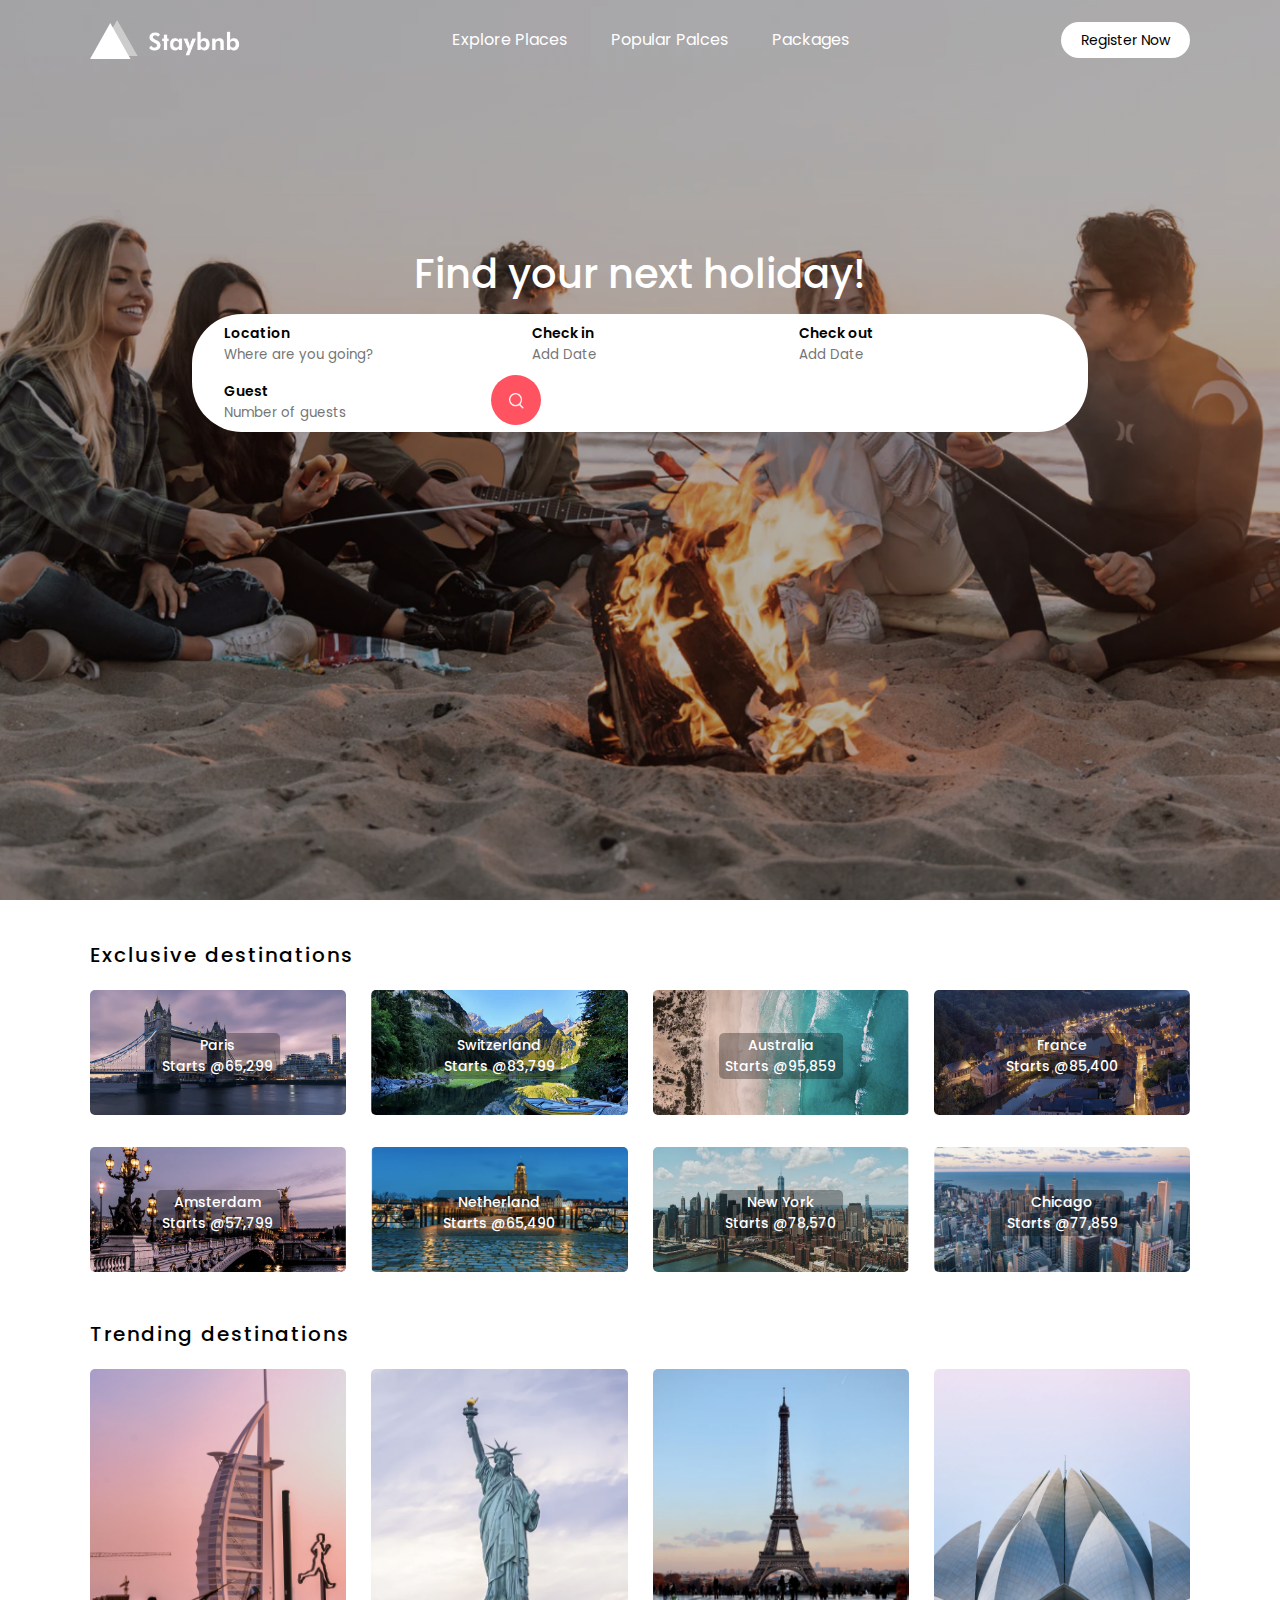
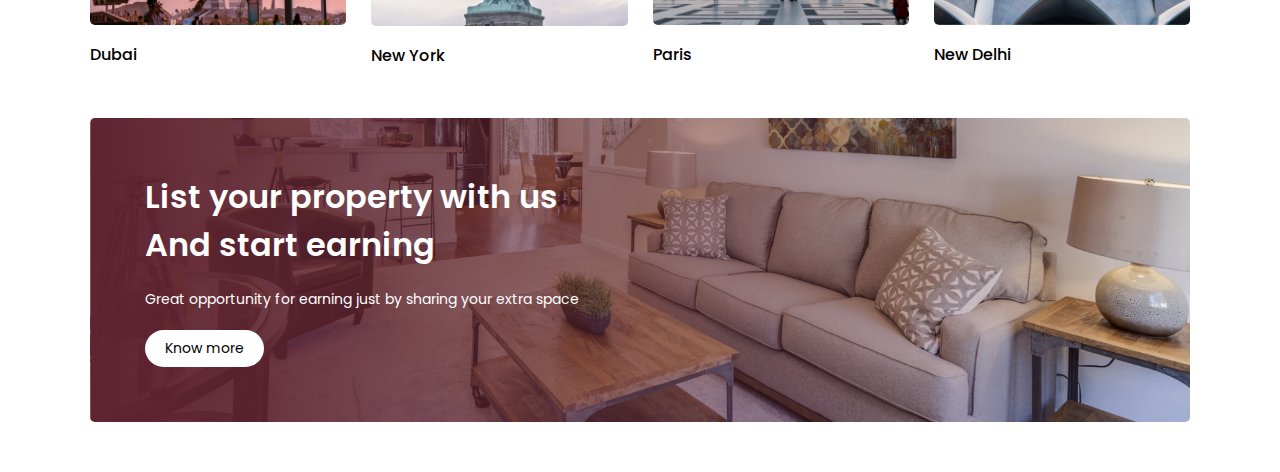
==== index.html @ 8f48442f "first commit" ====
<!DOCTYPE html>
<html lang="en">

<head>
    <meta charset="UTF-8">
    <meta name="viewport" content="width=device-width, initial-scale=1.0">
    <title>Staybnb - Holidays</title>
    <link rel="preconnect" href="https://fonts.googleapis.com">
    <link rel="preconnect" href="https://fonts.gstatic.com" crossorigin>
    <link
        href="https://fonts.googleapis.com/css2?family=Poppins:ital,wght@0,100;0,200;0,300;0,400;0,500;0,600;0,700;0,800;0,900;1,100;1,200;1,300;1,400;1,500;1,600;1,700;1,800;1,900&display=swap"
        rel="stylesheet">
    <link rel="stylesheet" href="style.css">
</head>

<body>
    <!---------------------- Header part ---------------------->
    <div class="header">
        <nav class="nav_links">
            <img src="./images/logo.png" alt="logo" class="logo">
            <ul>
                <li><a href="#">Explore Places</a></li>
                <li><a href="#">Popular Palces</a></li>
                <li><a href="#">Packages</a></li>
            </ul>
            <p class="register_btn">
                <a href="#">Register Now</a>
            </p>
        </nav>

        <div class="container">
            <h1>Find your next holiday!</h1>
        </div>

        <div class="search_box">
            <form>
                <div class="location">
                    <label for="location">Location</label>
                    <input type="text" id="location" placeholder="Where are you going?">
                </div>
                <div>
                    <label for="check_in">Check in</label>
                    <input type="text" id="check_in" placeholder="Add Date">
                </div>
                <div>
                    <label for="check_out">Check out</label>
                    <input type="text" id="location" placeholder="Add Date">
                </div>
                <div>
                    <label for="guest">Guest</label>
                    <input type=" text" id="guest" placeholder="Number of guests">
                </div>
                <button type="submit">
                    <img src="./images/search.png" alt="search">
                </button>
            </form>
        </div>
    </div>



    <div class="container">
        <!---------------------- Exclusive ---------------------->
        <h2 class="sub_title">Exclusive destinations</h2>
        <section class="exclusive">
            <div>
                <img src="./images/image-1.png" alt="">
                <span>
                    <p>Paris</p>
                    <p>Starts @65,299</p>
                </span>
            </div>
            <div>
                <img src="./images/image-2.png" alt="pic">
                <span>
                    <p>Switzerland</p>
                    <p>Starts @83,799</p>
                </span>
            </div>
            <div>
                <img src="./images/image-3.png" alt="pic">
                <span>
                    <p>Australia</p>
                    <p>Starts @95,859</p>
                </span>
            </div>
            <div>
                <img src="./images/image-4.png" alt="pic">
                <span>
                    <p>France</p>
                    <p>Starts @85,400</p>
                </span>
            </div>
            <div>
                <img src="./images/image-5.png" alt="pic">
                <span>
                    <p>Amsterdam</p>
                    <p>Starts @57,799</p>
                </span>
            </div>
            <div>
                <img src="./images/image-6.png" alt="pic">
                <span>
                    <p>Netherland</p>
                    <p>Starts @65,490</p>
                </span>
            </div>
            <div>
                <img src="./images/image-7.png" alt="pic">
                <span>
                    <p>New York</p>
                    <p>Starts @78,570</p>
                </span>
            </div>
            <div>
                <img src="./images/image-8.png" alt="pic">
                <span>
                    <p>Chicago</p>
                    <p>Starts @77,859</p>
                </span>
            </div>
        </section>

        <!---------------------- Trending ---------------------->
        <h2 class="sub_title">Trending destinations</h2>
        <sectionc class="trending">
            <div>
                <img src="./images/dubai.png" alt="dubai">
                <p>Dubai</p>
            </div>
            <div>
                <img src="./images/new-york.png" alt="new-york">
                <p>New York</p>
            </div>
            <div>
                <img src="./images/paris.png" alt="dubai">
                <p>Paris</p>
            </div>
            <div>
                <img src="./images/new-delhi.png" alt="dubai">
                <p>New Delhi</p>
            </div>

        </sectionc>

        <!-- -------------------- Share property -------------------- -->
        <section class="share_property">
            <p class="sharing_title">List your property with us<br> And start earning</p>
            <p class="sharing_text">Great opportunity for earning just by sharing your extra space</p>
            <button>Know more</button>
        </section>
    </div>

</body>

</html>
---- style.css ----
* {
  margin: 0;
  padding: 0;
  box-sizing: border-box;
  font-family: "Poppins", sans-serif;
}

.container {
  padding: 0 7%;
}

/* -------------------- Header section -------------------- */
.header {
  min-height: 100vh;
  width: 100%;
  background-image: linear-gradient(rgba(0, 0, 0, 0.3), rgba(0, 0, 0, 0.3)),
    url("images/banner.png");
  background-size: cover;
  background-position: center;
}

.nav_links {
  display: flex;
  justify-content: space-between;
  align-items: center;
  padding: 20px 7%;
}

.logo {
  cursor: pointer;
  width: 150px;
}

.nav_links li {
  list-style: none;
  display: inline-block;
  margin: 0px 20px;
}

.nav_links li a {
  text-decoration: none;
  color: #fff;
}

.register_btn a {
  background-color: #fff;
  color: #000;
  text-decoration: none;
  padding: 8px 20px;
  border-radius: 25px;
  font-size: 14px;
}

.header h1 {
  text-align: center;
  padding-top: 15%;
  color: #fff;
  font-size: 2.5rem;
  font-weight: 500;
}

.search_box {
  background-color: #fff;
  width: 70%;
  margin: 10px auto;
  border-radius: 50px;
  padding: 0.5% 2.5%;
}

.search_box form {
  display: flex;
  align-items: center;
  flex-wrap: wrap;
  gap: 10px;
}

.search_box form input {
  display: block;
  border: 0;
  outline: none;
  background: transparent;
}

.search_box form button {
  background-color: #ff5361;
  width: 50px;
  height: 50px;
  border-radius: 50%;
  outline: none;
  border: 0;
  cursor: pointer;
}

.search_box form button img {
  width: 15px;
  margin-top: 7px;
}

.search_box .location {
  flex-grow: 1;
}

.search_box form label {
  font-weight: 600;
  font-size: 14px;
}

/* -------------------- Exclusive section -------------------- */
.sub_title {
  margin: 40px 0px 20px;
  font-size: 1.25rem;
  font-weight: 500;
  letter-spacing: 2px;
}

.exclusive {
  display: grid;
  grid-template-columns: repeat(auto-fit, minmax(225px, 1fr));
  grid-gap: 25px;
}

.exclusive div img {
  width: 100%;
  height: 125px;
  border-radius: 5px;
}

.exclusive div {
  position: relative;
  cursor: pointer;
}

.exclusive div span {
  position: absolute;
  top: 50%;
  left: 50%;
  text-align: center;
  transform: translate(-50%, -50%);
  color: #fff;
  font-weight: 500;
  background-color: rgb(0, 0, 0, 0.3);
  border-radius: 5px;
  padding: 0.75% 2.5%;
}

.exclusive div span p {
  font-size: 14px;
  font-weight: 500;
}

.trending {
  display: grid;
  grid-template-columns: repeat(auto-fit, minmax(225px, 1fr));
  grid-gap: 25px;
}

.trending div img {
  width: 100%;
  border-radius: 5px;
}

.trending p {
  font-weight: 500;
  margin-top: 10px;
}

/* -------------------- Share property section -------------------- */

.share_property {
  background-image: linear-gradient(to right, #5f2331, transparent),
    url(./images/banner-2.png);
  background-size: cover;
  background-position: center;
  padding: 5%;
  color: #fff;
  margin: 50px 0;
  border-radius: 5px;
}

.share_property .sharing_title {
  font-size: 2rem;
  font-weight: 600;
  margin: 0 0 20px;
}

.sharing_text {
  font-size: 14px;
  font-weight: 400;
  margin: 0 0 20px;
}

.share_property button {
  background-color: #fff;
  border: 0;
  border-radius: 25px;
  padding: 8px 20px;
  font-size: 14px;
  cursor: pointer;
}
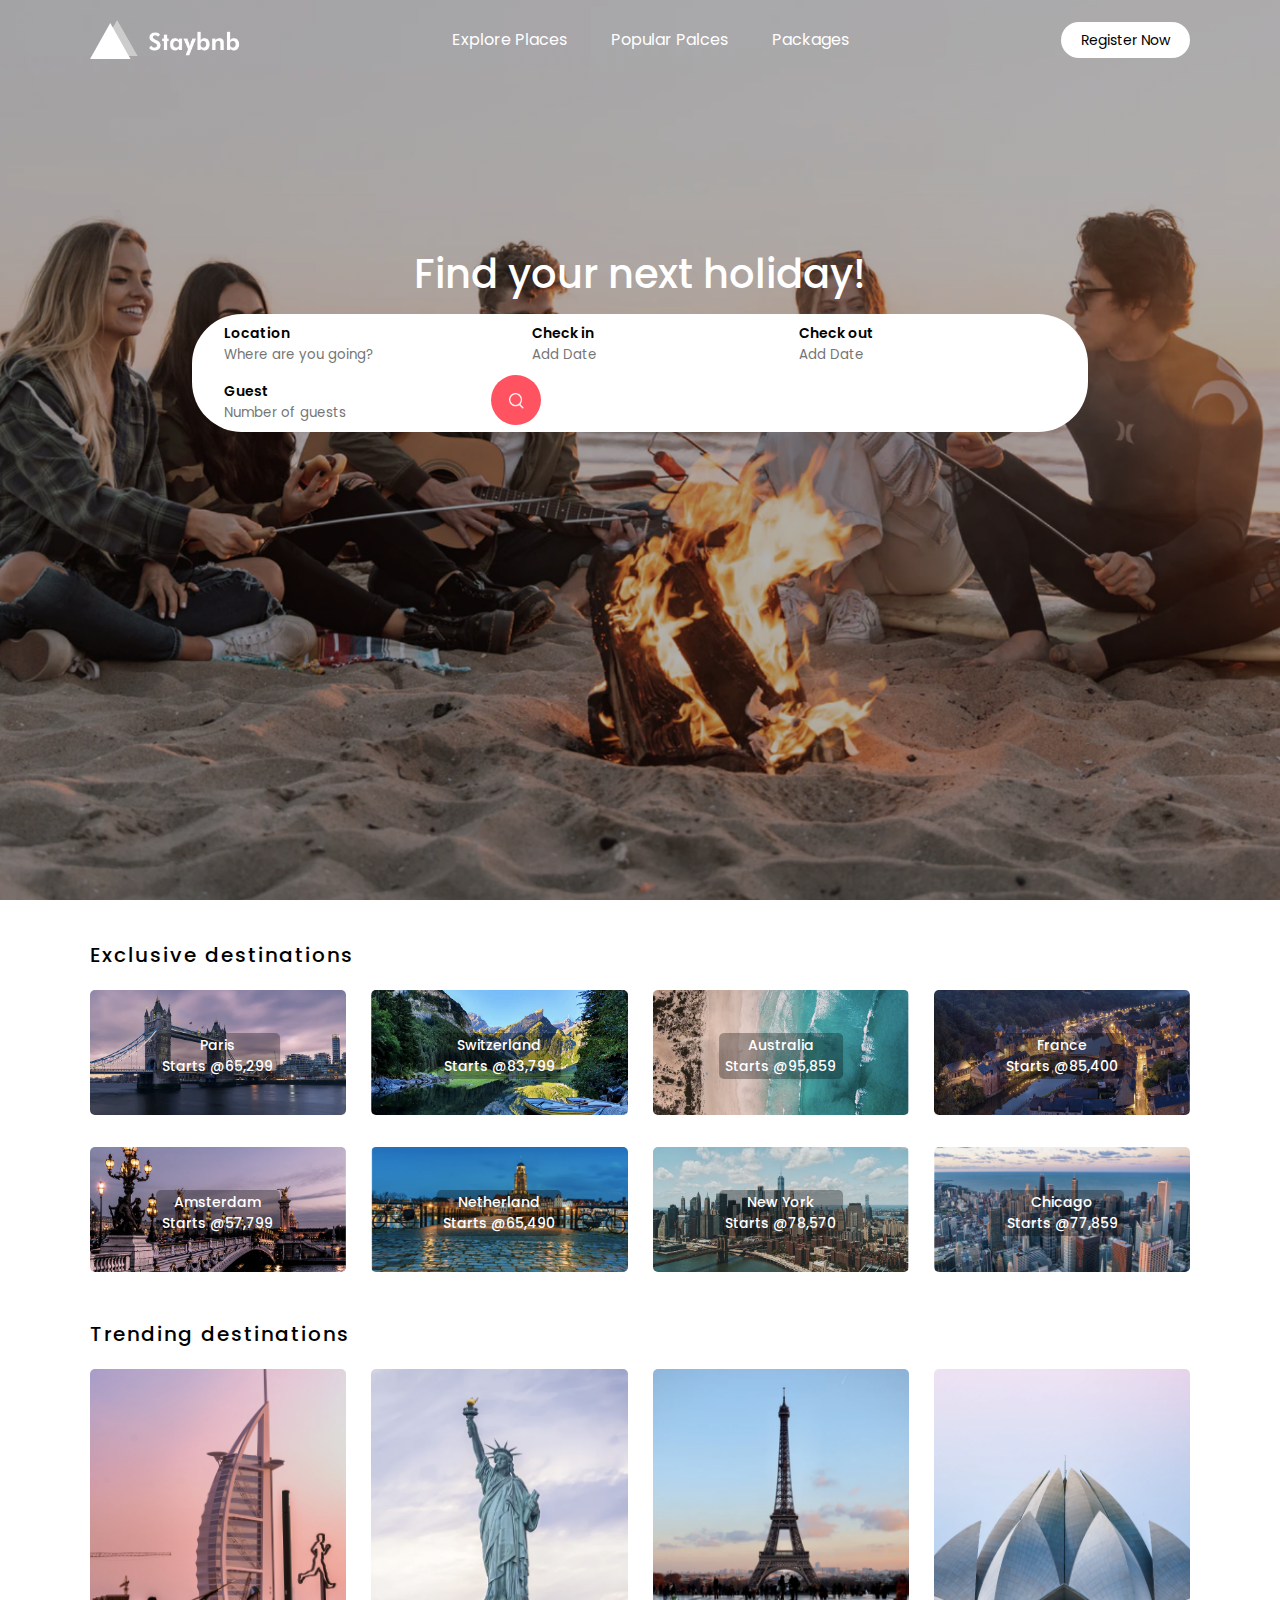
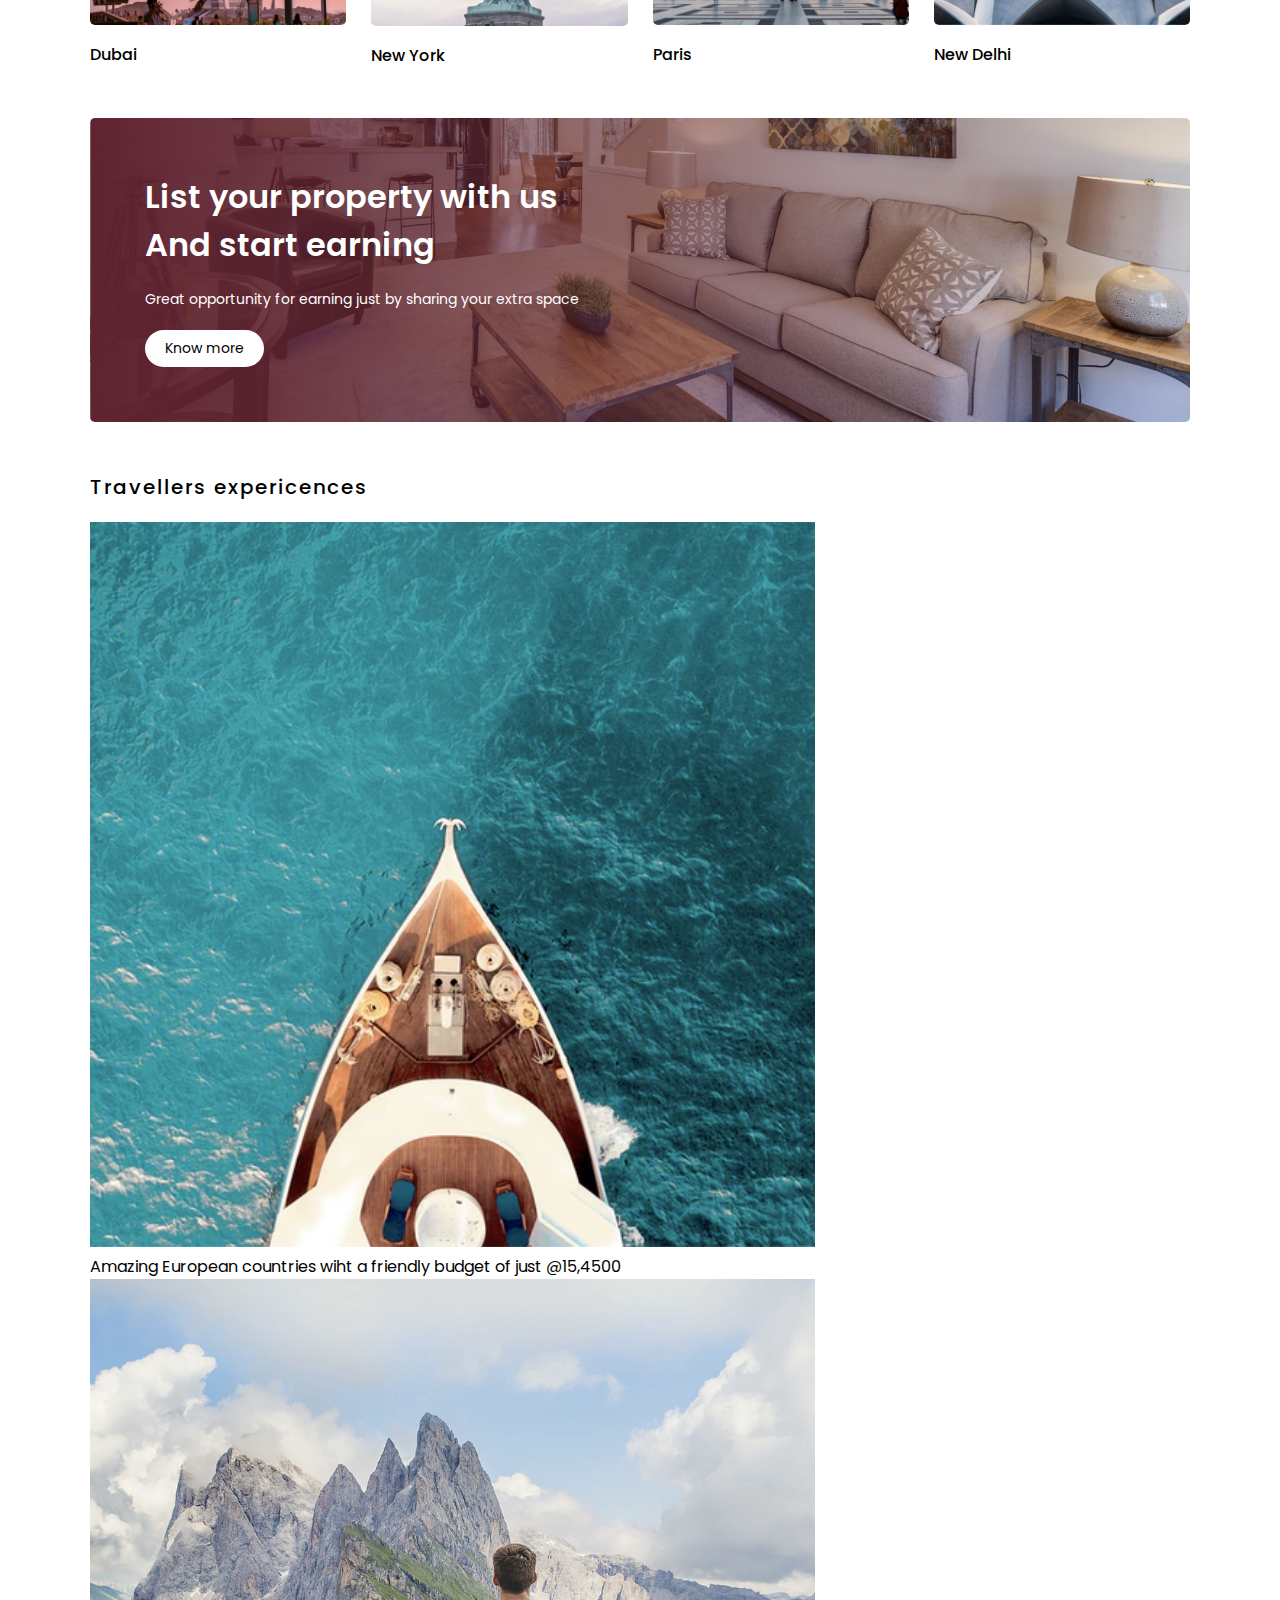
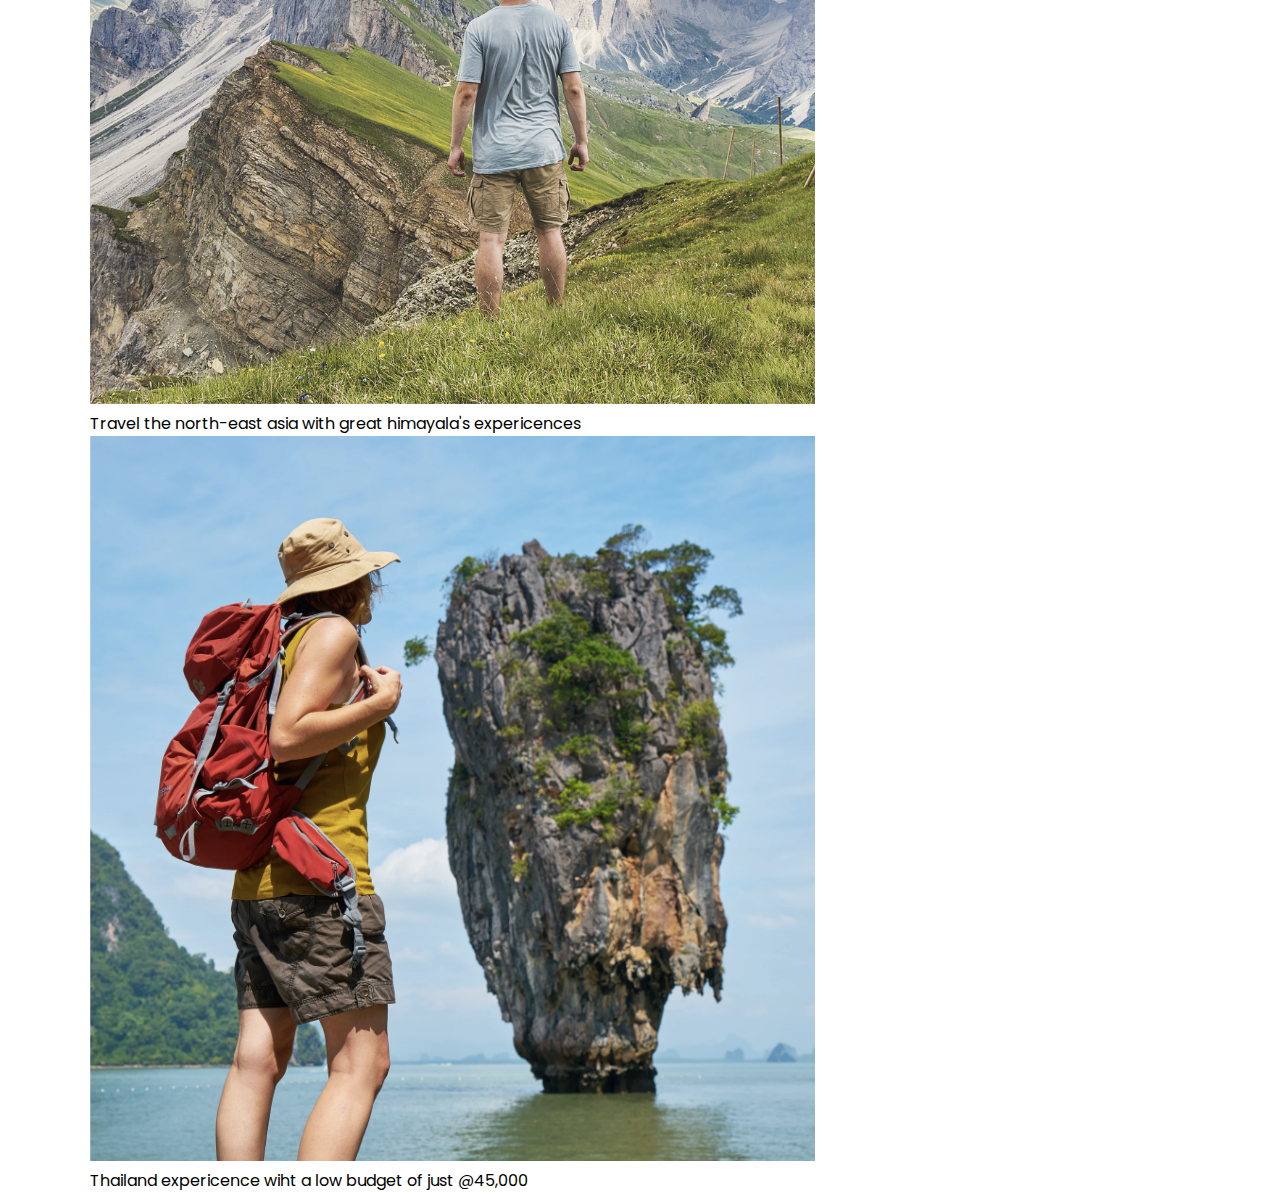
==== commit cdbfd60b: "commit" ====
--- a/index.html
+++ b/index.html
@@ -149,6 +149,22 @@
             <p class="sharing_text">Great opportunity for earning just by sharing your extra space</p>
             <button>Know more</button>
         </section>
+
+        <h2 class="sub_title">Travellers expericences</h2>
+        <section class="stories">
+            <div>
+                <img src="./images/story-1.png">
+                <p>Amazing European countries wiht a friendly budget of just @15,4500</p>
+            </div>
+            <div>
+                <img src="./images/story-2.png">
+                <p>Travel the north-east asia with great himayala's expericences</p>
+            </div>
+            <div>
+                <img src="./images/story-3.png">
+                <p>Thailand expericence wiht a low budget of just @45,000</p>
+            </div>
+        </section>
     </div>
 
 </body>
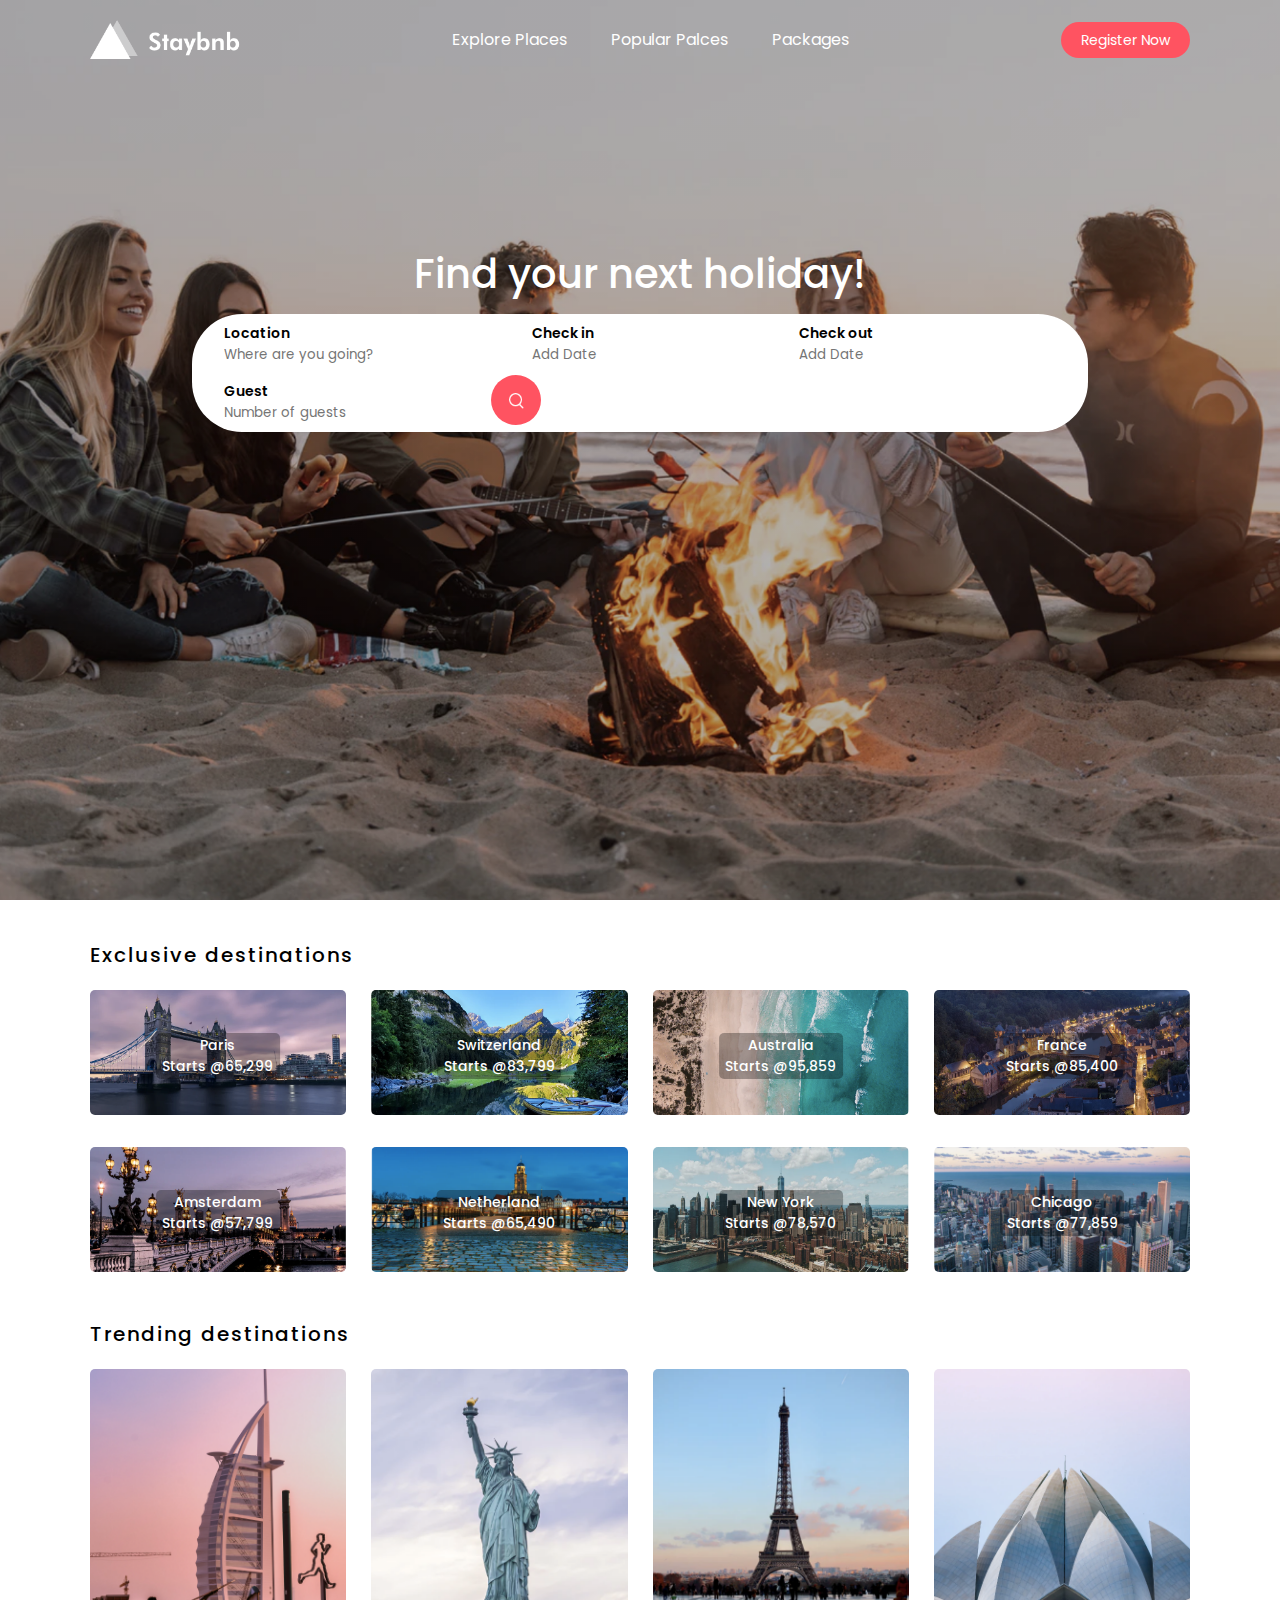
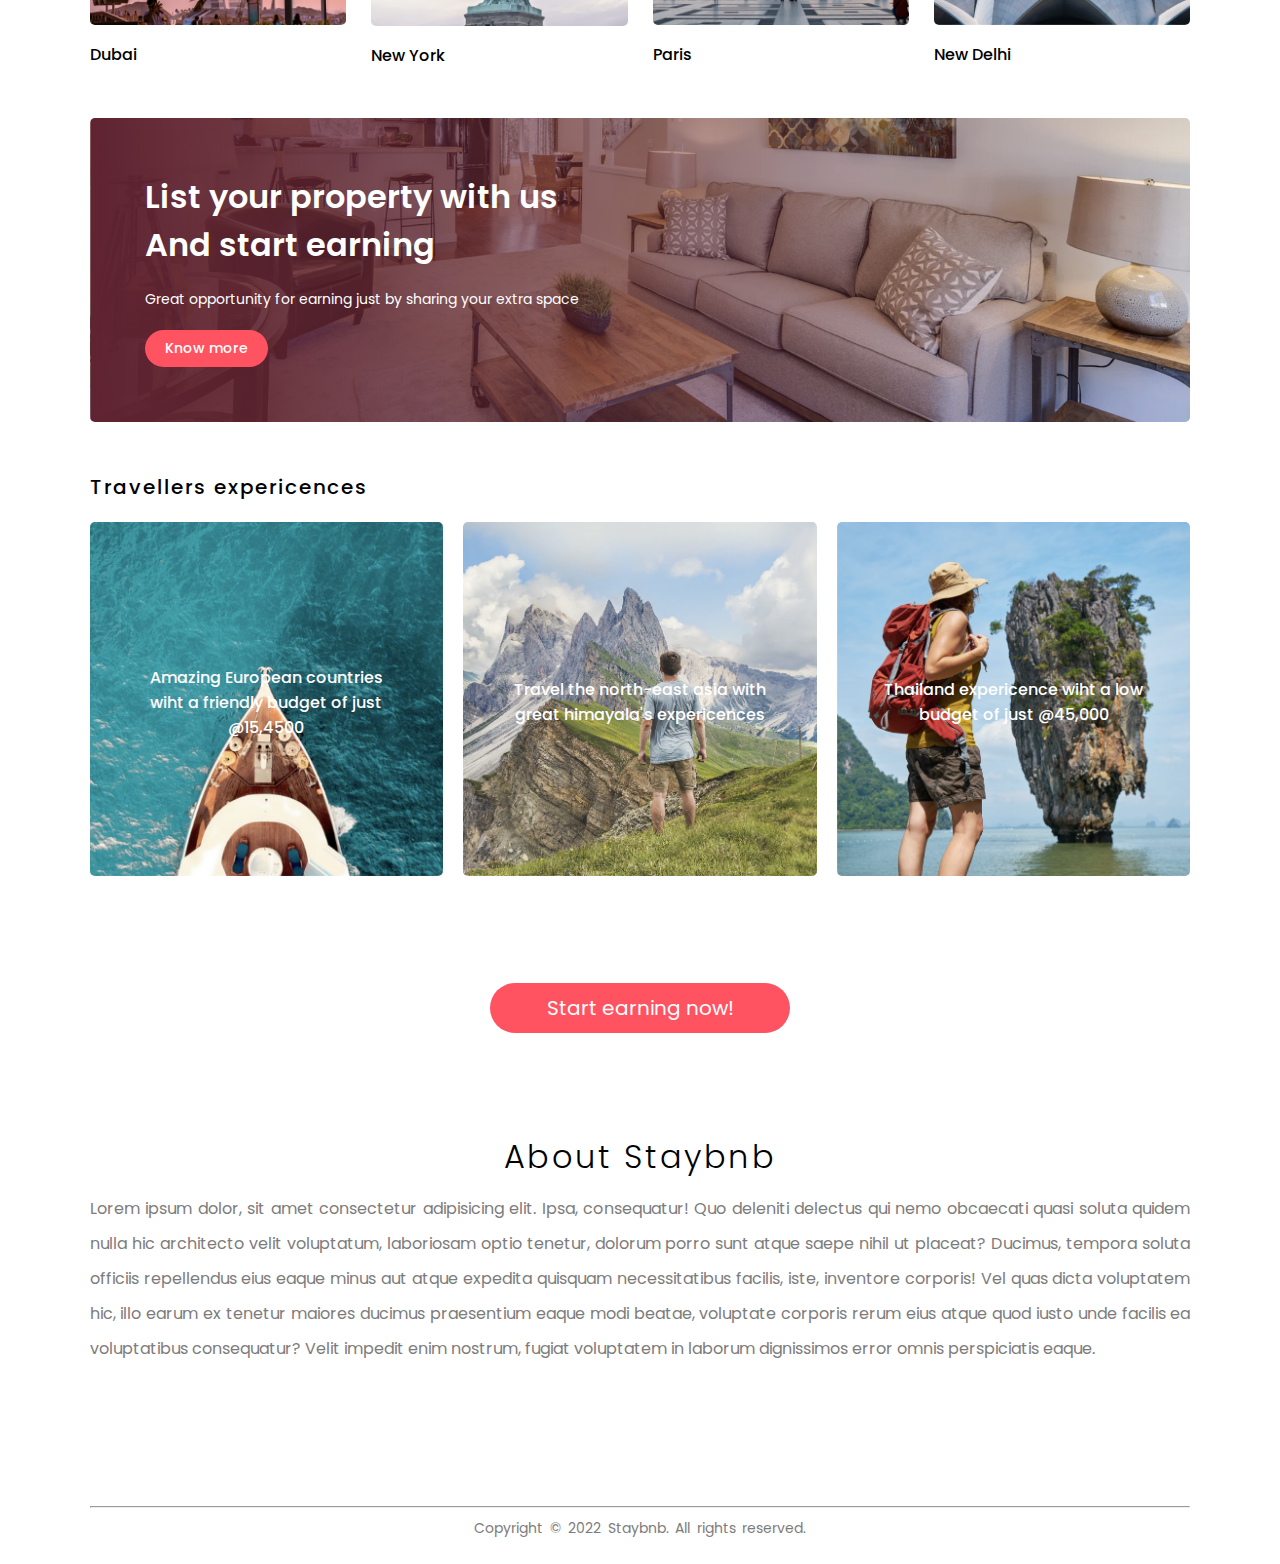
==== commit 98bb7f72: "commit" ====
--- a/index.html
+++ b/index.html
@@ -10,7 +10,11 @@
     <link
         href="https://fonts.googleapis.com/css2?family=Poppins:ital,wght@0,100;0,200;0,300;0,400;0,500;0,600;0,700;0,800;0,900;1,100;1,200;1,300;1,400;1,500;1,600;1,700;1,800;1,900&display=swap"
         rel="stylesheet">
+    <link rel="stylesheet" href="https://cdnjs.cloudflare.com/ajax/libs/font-awesome/6.5.2/css/all.min.css"
+        integrity="sha512-SnH5WK+bZxgPHs44uWIX+LLJAJ9/2PkPKZ5QiAj6Ta86w+fsb2TkcmfRyVX3pBnMFcV7oQPJkl9QevSCWr3W6A=="
+        crossorigin="anonymous" referrerpolicy="no-referrer" />
     <link rel="stylesheet" href="style.css">
+
 </head>
 
 <body>
@@ -165,8 +169,46 @@
                 <p>Thailand expericence wiht a low budget of just @45,000</p>
             </div>
         </section>
+
+        <section class="about">
+            <div class="earning_btn">
+                <a href="#">Start earning now!</a>
+            </div>
+            <h3 class="about_text">About Staybnb</h3>
+            <div>
+                <p>Lorem ipsum dolor, sit amet consectetur adipisicing elit. Ipsa, consequatur! Quo deleniti delectus
+                    qui nemo obcaecati quasi soluta quidem nulla hic architecto velit voluptatum, laboriosam optio
+                    tenetur, dolorum porro sunt atque saepe nihil ut placeat? Ducimus, tempora soluta officiis
+                    repellendus eius eaque minus aut atque expedita quisquam necessitatibus facilis, iste, inventore
+                    corporis! Vel quas dicta voluptatem hic, illo earum ex tenetur maiores ducimus praesentium eaque
+                    modi beatae, voluptate corporis rerum eius atque quod iusto unde facilis ea voluptatibus
+                    consequatur? Velit impedit enim nostrum, fugiat voluptatem in laborum dignissimos error omnis
+                    perspiciatis eaque.</p>
+            </div>
+
+        </section>
     </div>
 
+    <footer class="footer">
+        <div>
+
+            <div class="social_links">
+                <div>
+                    <a href=""><i class="fa-brands fa-instagram"></i></a>
+                    <a href=""><i class="fa-brands fa-youtube"></i></a>
+                    <a href=""><i class="fa-brands fa-facebook"></i></a>
+                    <a href=""><i class="fa-brands fa-x-twitter"></i></a>
+                </div>
+
+                <hr>
+
+                <p class="copy_right">Copyright &copy; 2022 Staybnb. All rights reserved.</p>
+            </div>
+
+        </div>
+    </footer>
+
+
 </body>
 
 </html>--- a/style.css
+++ b/style.css
@@ -43,8 +43,8 @@
 }
 
 .register_btn a {
-  background-color: #fff;
-  color: #000;
+  background-color: #ff5361;
+  color: #fff;
   text-decoration: none;
   padding: 8px 20px;
   border-radius: 25px;
@@ -190,10 +190,101 @@
 }
 
 .share_property button {
-  background-color: #fff;
+  background-color: #ff5361;
   border: 0;
+  color: #fff;
+  font-weight: 500;
   border-radius: 25px;
   padding: 8px 20px;
   font-size: 14px;
   cursor: pointer;
 }
+
+.stories {
+  display: grid;
+  grid-template-columns: repeat(auto-fit, minmax(225px, 1fr));
+  grid-gap: 20px;
+}
+
+.stories div img {
+  width: 100%;
+  border-radius: 5px;
+}
+
+.stories div {
+  position: relative;
+  text-align: center;
+}
+
+.stories div p {
+  position: absolute;
+  top: 50%;
+  left: 50%;
+  transform: translate(-50%, -50%);
+  color: #fff;
+  font-weight: 500;
+  width: 75%;
+}
+
+.about {
+  margin: 40px 0;
+}
+
+.about .earning_btn {
+  text-align: center;
+  background-color: #ff5361;
+  width: 80%;
+  max-width: 300px;
+  border-radius: 50px;
+  padding: 10px 25px;
+  margin: 100px auto;
+}
+
+.about .earning_btn a {
+  text-decoration: none;
+  color: #fff;
+  font-size: 1.25rem;
+  cursor: pointer;
+  font-weight: 400;
+}
+
+.about div p {
+  text-align: justify;
+  line-height: 35px;
+  color: #7d7c7c;
+}
+
+.about h3 {
+  font-size: 32px;
+  font-weight: 300;
+  text-align: center;
+  margin: 10px auto;
+  letter-spacing: 2.5px;
+}
+
+.footer {
+  margin: 100px auto 25px;
+  padding: 0 7%;
+  text-align: center;
+}
+
+.footer .social_links {
+  text-decoration: none;
+  margin: 20px auto;
+}
+
+.social_links div {
+  margin: 10px;
+}
+.footer .social_links a {
+  color: #7d7c7c;
+  font-size: 20px;
+  margin-right: 14px;
+}
+
+.social_links p {
+  margin: 10px auto;
+  font-size: 14px;
+  color: #7d7c7c;
+  word-spacing: 2.5px;
+}
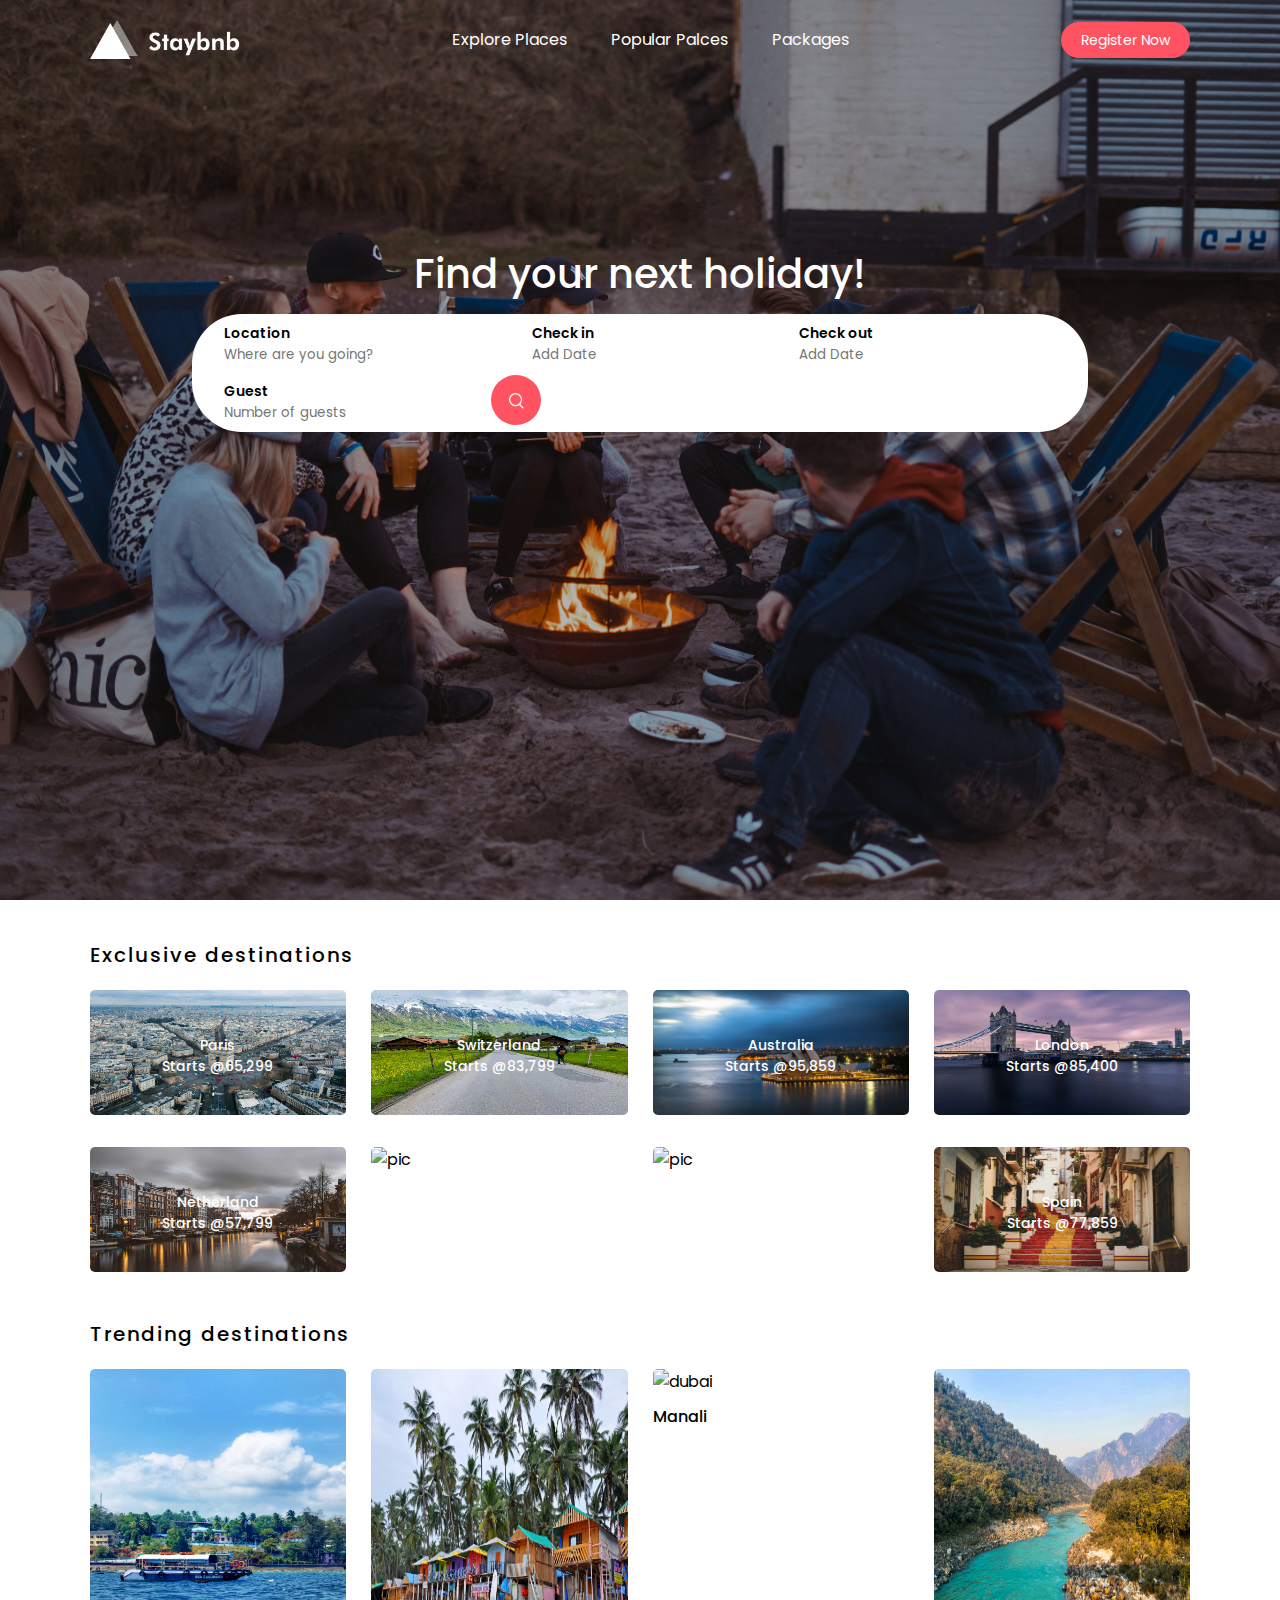
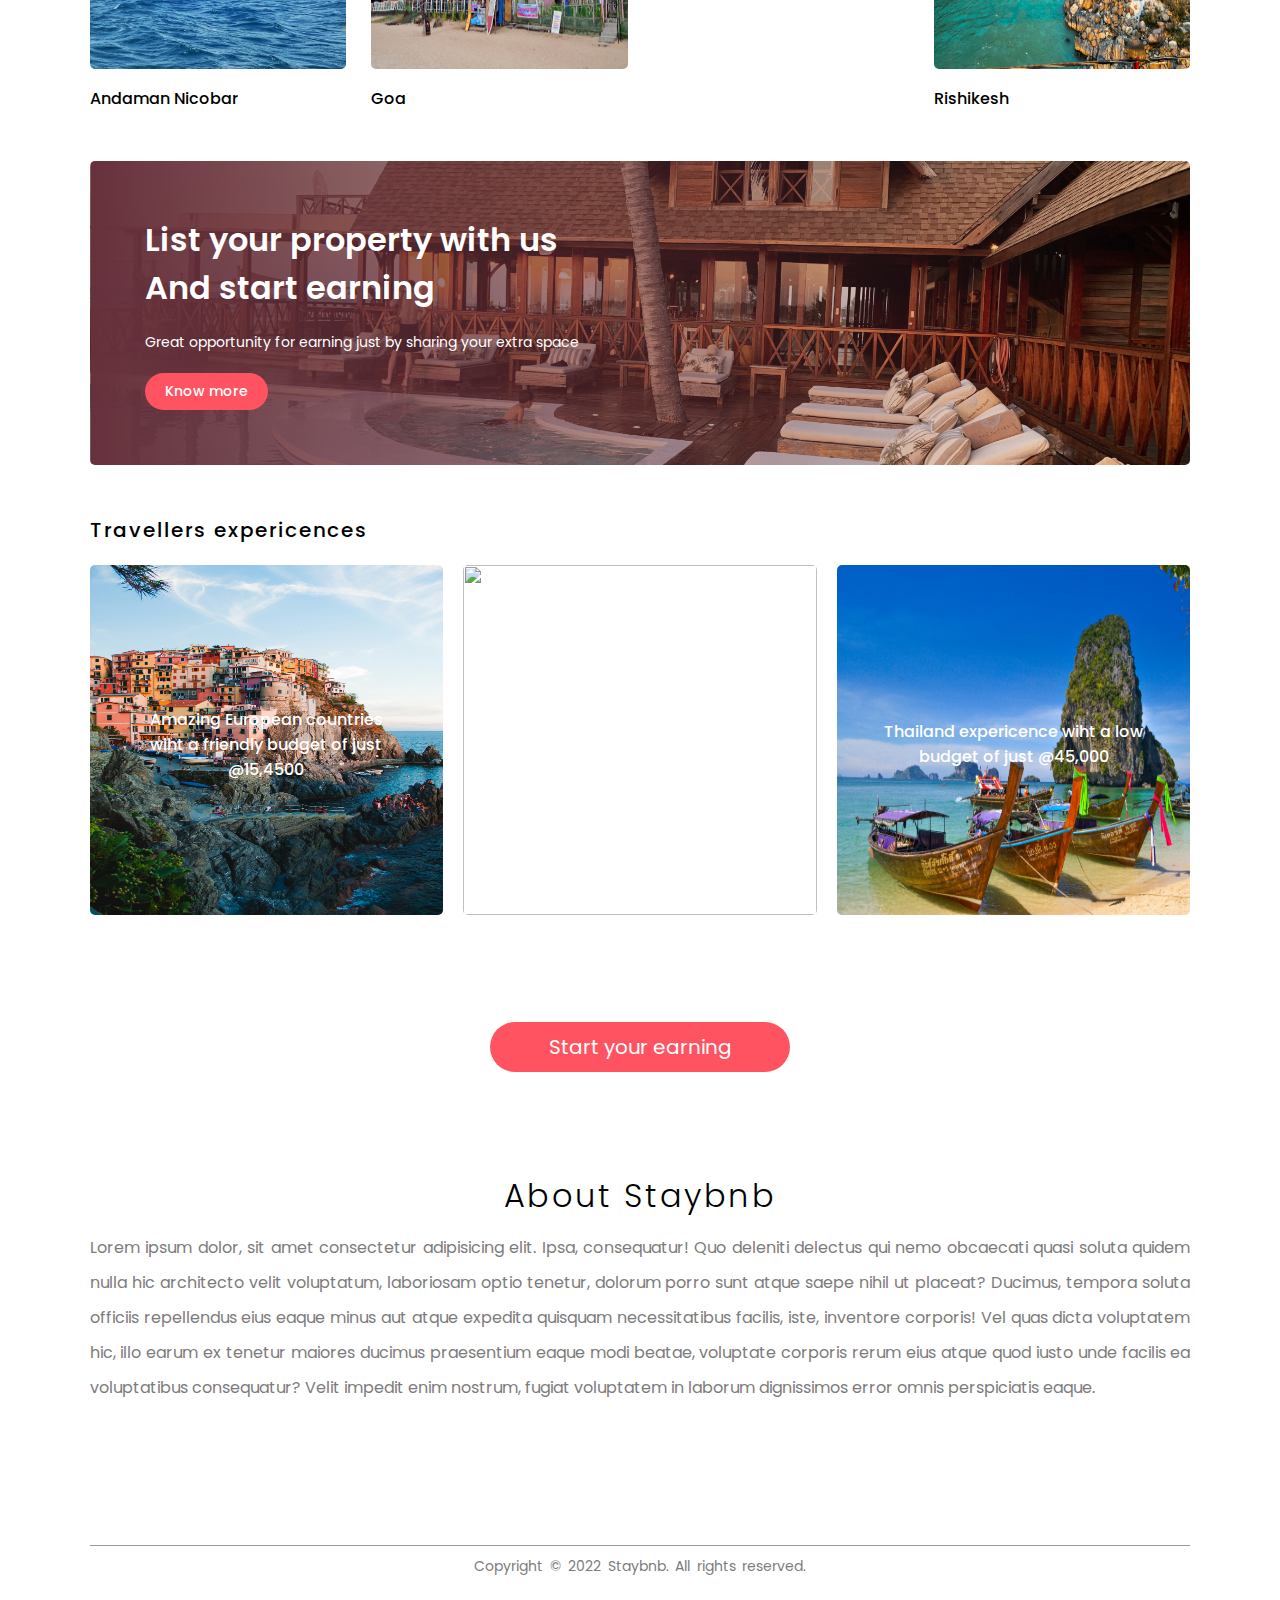
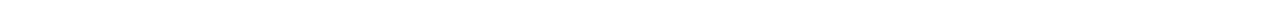
==== commit c31cd96a: "commit" ====
--- a/index.html
+++ b/index.html
@@ -48,7 +48,7 @@
                 </div>
                 <div>
                     <label for="check_out">Check out</label>
-                    <input type="text" id="location" placeholder="Add Date">
+                    <input type="text" id="check_out" placeholder="Add Date">
                 </div>
                 <div>
                     <label for="guest">Guest</label>
@@ -68,111 +68,115 @@
         <h2 class="sub_title">Exclusive destinations</h2>
         <section class="exclusive">
             <div>
-                <img src="./images/image-1.png" alt="">
+                <img src="./images/paris.jpg" alt="">
                 <span>
                     <p>Paris</p>
                     <p>Starts @65,299</p>
                 </span>
             </div>
             <div>
-                <img src="./images/image-2.png" alt="pic">
+                <img src="./images/switzerland.jpg" alt="pic">
                 <span>
                     <p>Switzerland</p>
                     <p>Starts @83,799</p>
                 </span>
             </div>
             <div>
-                <img src="./images/image-3.png" alt="pic">
+                <img src="./images/australia.jpg" alt="pic">
                 <span>
                     <p>Australia</p>
                     <p>Starts @95,859</p>
                 </span>
             </div>
             <div>
-                <img src="./images/image-4.png" alt="pic">
-                <span>
-                    <p>France</p>
+                <img src="./images/london.jpg" alt="pic">
+                <span>
+                    <p>London</p>
                     <p>Starts @85,400</p>
                 </span>
             </div>
             <div>
-                <img src="./images/image-5.png" alt="pic">
-                <span>
-                    <p>Amsterdam</p>
+                <img src="./images/netherland.jpg" alt="pic">
+                <span>
+                    <p>Netherland</p>
                     <p>Starts @57,799</p>
                 </span>
             </div>
             <div>
-                <img src="./images/image-6.png" alt="pic">
-                <span>
-                    <p>Netherland</p>
+                <img src="./images/japan.jpg" alt="pic">
+                <span>
+                    <p>Japan</p>
                     <p>Starts @65,490</p>
                 </span>
             </div>
             <div>
-                <img src="./images/image-7.png" alt="pic">
+                <img src="./images/new-york.jpg" alt="pic">
                 <span>
                     <p>New York</p>
-                    <p>Starts @78,570</p>
-                </span>
-            </div>
-            <div>
-                <img src="./images/image-8.png" alt="pic">
-                <span>
-                    <p>Chicago</p>
+                    <p>Starts @1,58,570</p>
+                </span>
+            </div>
+            <div>
+                <img src="./images/spain.jpg" alt="pic">
+                <span>
+                    <p>Spain</p>
                     <p>Starts @77,859</p>
                 </span>
             </div>
         </section>
+
 
         <!---------------------- Trending ---------------------->
         <h2 class="sub_title">Trending destinations</h2>
         <sectionc class="trending">
             <div>
-                <img src="./images/dubai.png" alt="dubai">
-                <p>Dubai</p>
-            </div>
-            <div>
-                <img src="./images/new-york.png" alt="new-york">
-                <p>New York</p>
-            </div>
-            <div>
-                <img src="./images/paris.png" alt="dubai">
-                <p>Paris</p>
-            </div>
-            <div>
-                <img src="./images/new-delhi.png" alt="dubai">
-                <p>New Delhi</p>
+                <img src="./images/andman.jpg" alt="dubai">
+                <p>Andaman Nicobar</p>
+            </div>
+            <div>
+                <img src="./images/goa.jpg" alt="new-york">
+                <p>Goa</p>
+            </div>
+            <div>
+                <img src="./images/manali.jpg" alt="dubai">
+                <p>Manali</p>
+            </div>
+            <div>
+                <img src="./images/rishikesh.jpg" alt="dubai">
+                <p>Rishikesh</p>
             </div>
 
         </sectionc>
 
-        <!-- -------------------- Share property -------------------- -->
+
+        <!-- -------------------- Share  -------------------- -->
         <section class="share_property">
             <p class="sharing_title">List your property with us<br> And start earning</p>
             <p class="sharing_text">Great opportunity for earning just by sharing your extra space</p>
             <button>Know more</button>
         </section>
 
+
         <h2 class="sub_title">Travellers expericences</h2>
         <section class="stories">
             <div>
-                <img src="./images/story-1.png">
+                <img src="./images/europe.jpg">
                 <p>Amazing European countries wiht a friendly budget of just @15,4500</p>
             </div>
             <div>
-                <img src="./images/story-2.png">
+                <img src="./images/ladakh.jpg">
                 <p>Travel the north-east asia with great himayala's expericences</p>
             </div>
             <div>
-                <img src="./images/story-3.png">
+                <img src="./images/thailand.jpg">
                 <p>Thailand expericence wiht a low budget of just @45,000</p>
             </div>
         </section>
+
 
         <section class="about">
             <div class="earning_btn">
-                <a href="#">Start earning now!</a>
+                <a href="#">Start your earning</a>
             </div>
             <h3 class="about_text">About Staybnb</h3>
             <div>
@@ -189,6 +193,8 @@
         </section>
     </div>
 
+
+    <!-- -------------------- footer -------------------- -->
     <footer class="footer">
         <div>
 
--- a/style.css
+++ b/style.css
@@ -14,7 +14,7 @@
   min-height: 100vh;
   width: 100%;
   background-image: linear-gradient(rgba(0, 0, 0, 0.3), rgba(0, 0, 0, 0.3)),
-    url("images/banner.png");
+    url("images/banner.jpg");
   background-size: cover;
   background-position: center;
 }
@@ -40,6 +40,11 @@
 .nav_links li a {
   text-decoration: none;
   color: #fff;
+}
+
+.nav_links li a:hover {
+  text-decoration: underline;
+  text-underline-offset: 0.75rem;
 }
 
 .register_btn a {
@@ -138,7 +143,6 @@
   transform: translate(-50%, -50%);
   color: #fff;
   font-weight: 500;
-  background-color: rgb(0, 0, 0, 0.3);
   border-radius: 5px;
   padding: 0.75% 2.5%;
 }
@@ -156,6 +160,7 @@
 
 .trending div img {
   width: 100%;
+  height: 300px;
   border-radius: 5px;
 }
 
@@ -167,8 +172,8 @@
 /* -------------------- Share property section -------------------- */
 
 .share_property {
-  background-image: linear-gradient(to right, #5f2331, transparent),
-    url(./images/banner-2.png);
+  background-image: linear-gradient(to right, #67313c, transparent),
+    url(./images/hotel.jpg);
   background-size: cover;
   background-position: center;
   padding: 5%;
@@ -208,6 +213,7 @@
 
 .stories div img {
   width: 100%;
+  height: 350px;
   border-radius: 5px;
 }
 
@@ -273,9 +279,6 @@
   margin: 20px auto;
 }
 
-.social_links div {
-  margin: 10px;
-}
 .footer .social_links a {
   color: #7d7c7c;
   font-size: 20px;
@@ -283,8 +286,15 @@
 }
 
 .social_links p {
-  margin: 10px auto;
   font-size: 14px;
   color: #7d7c7c;
   word-spacing: 2.5px;
 }
+
+.footer hr {
+  border: 0;
+  background-color: #999;
+  height: 1px;
+  width: 100%;
+  margin: 10px 0;
+}
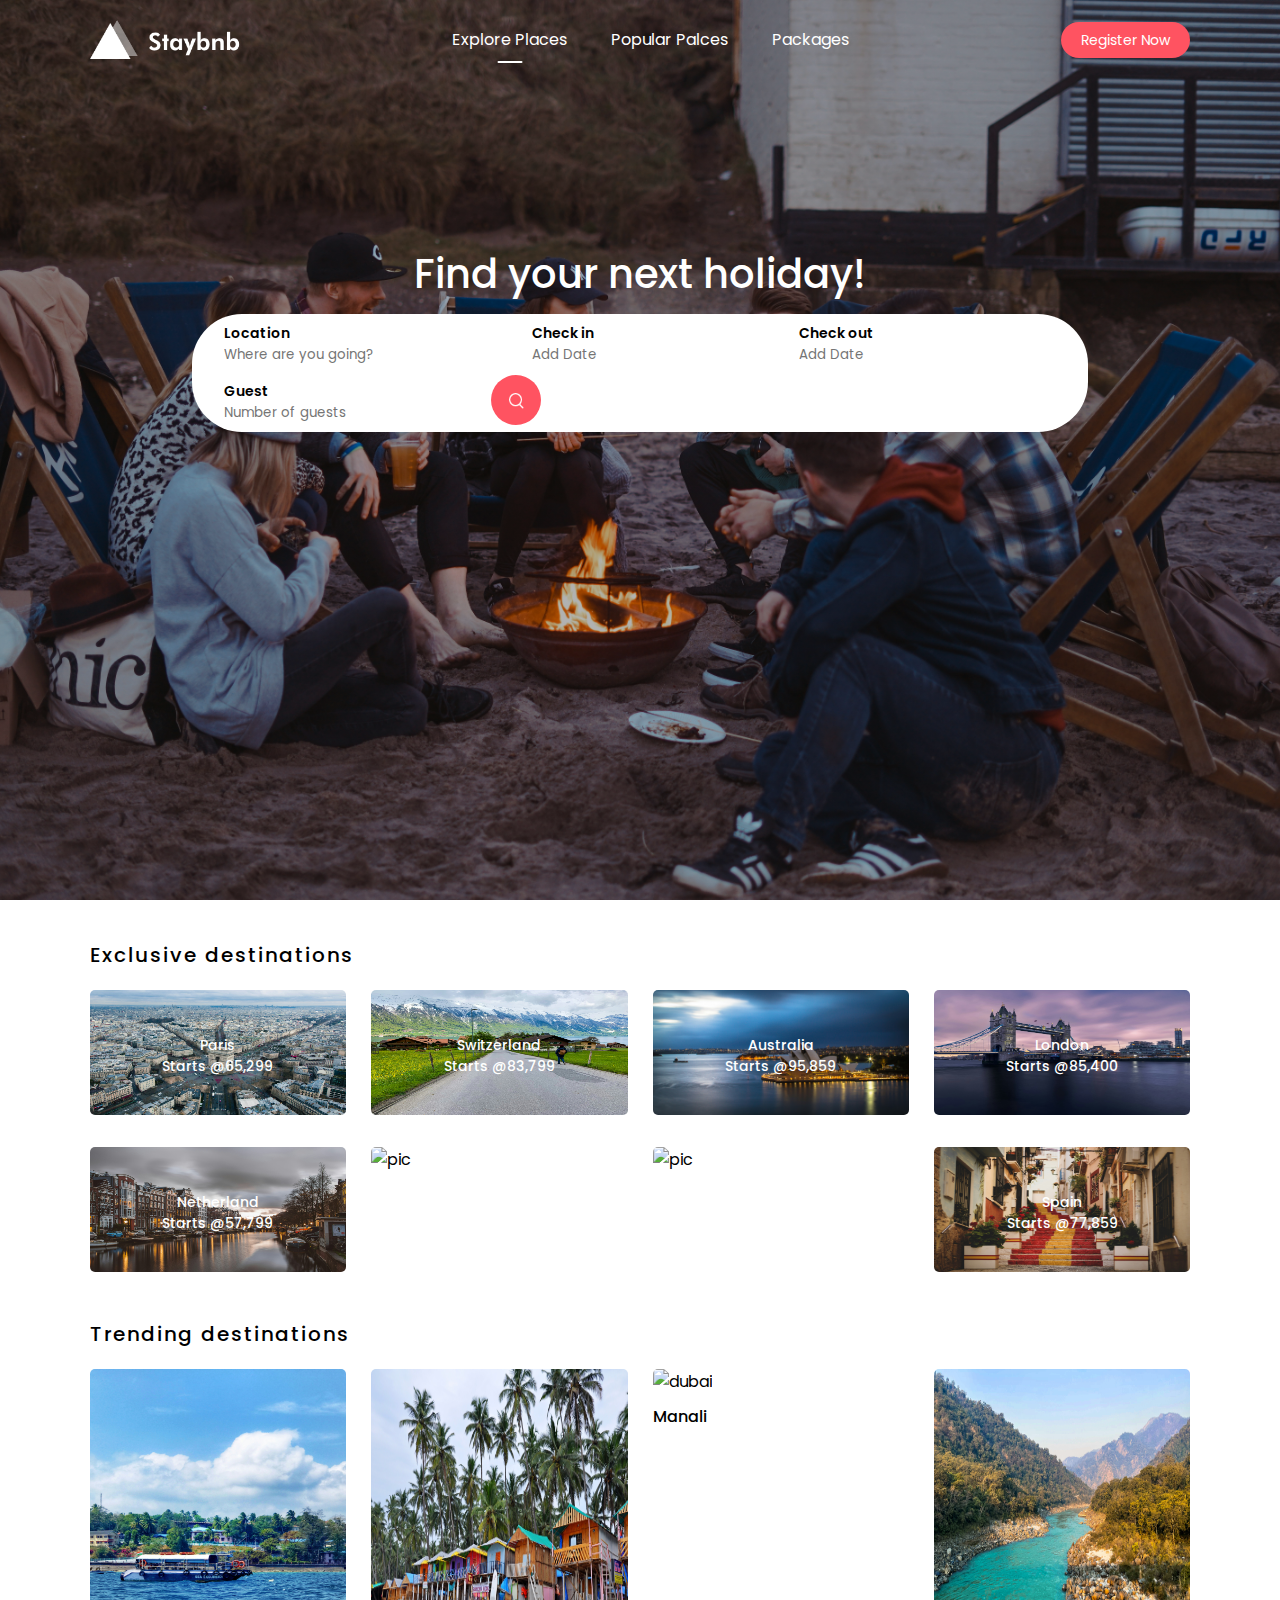
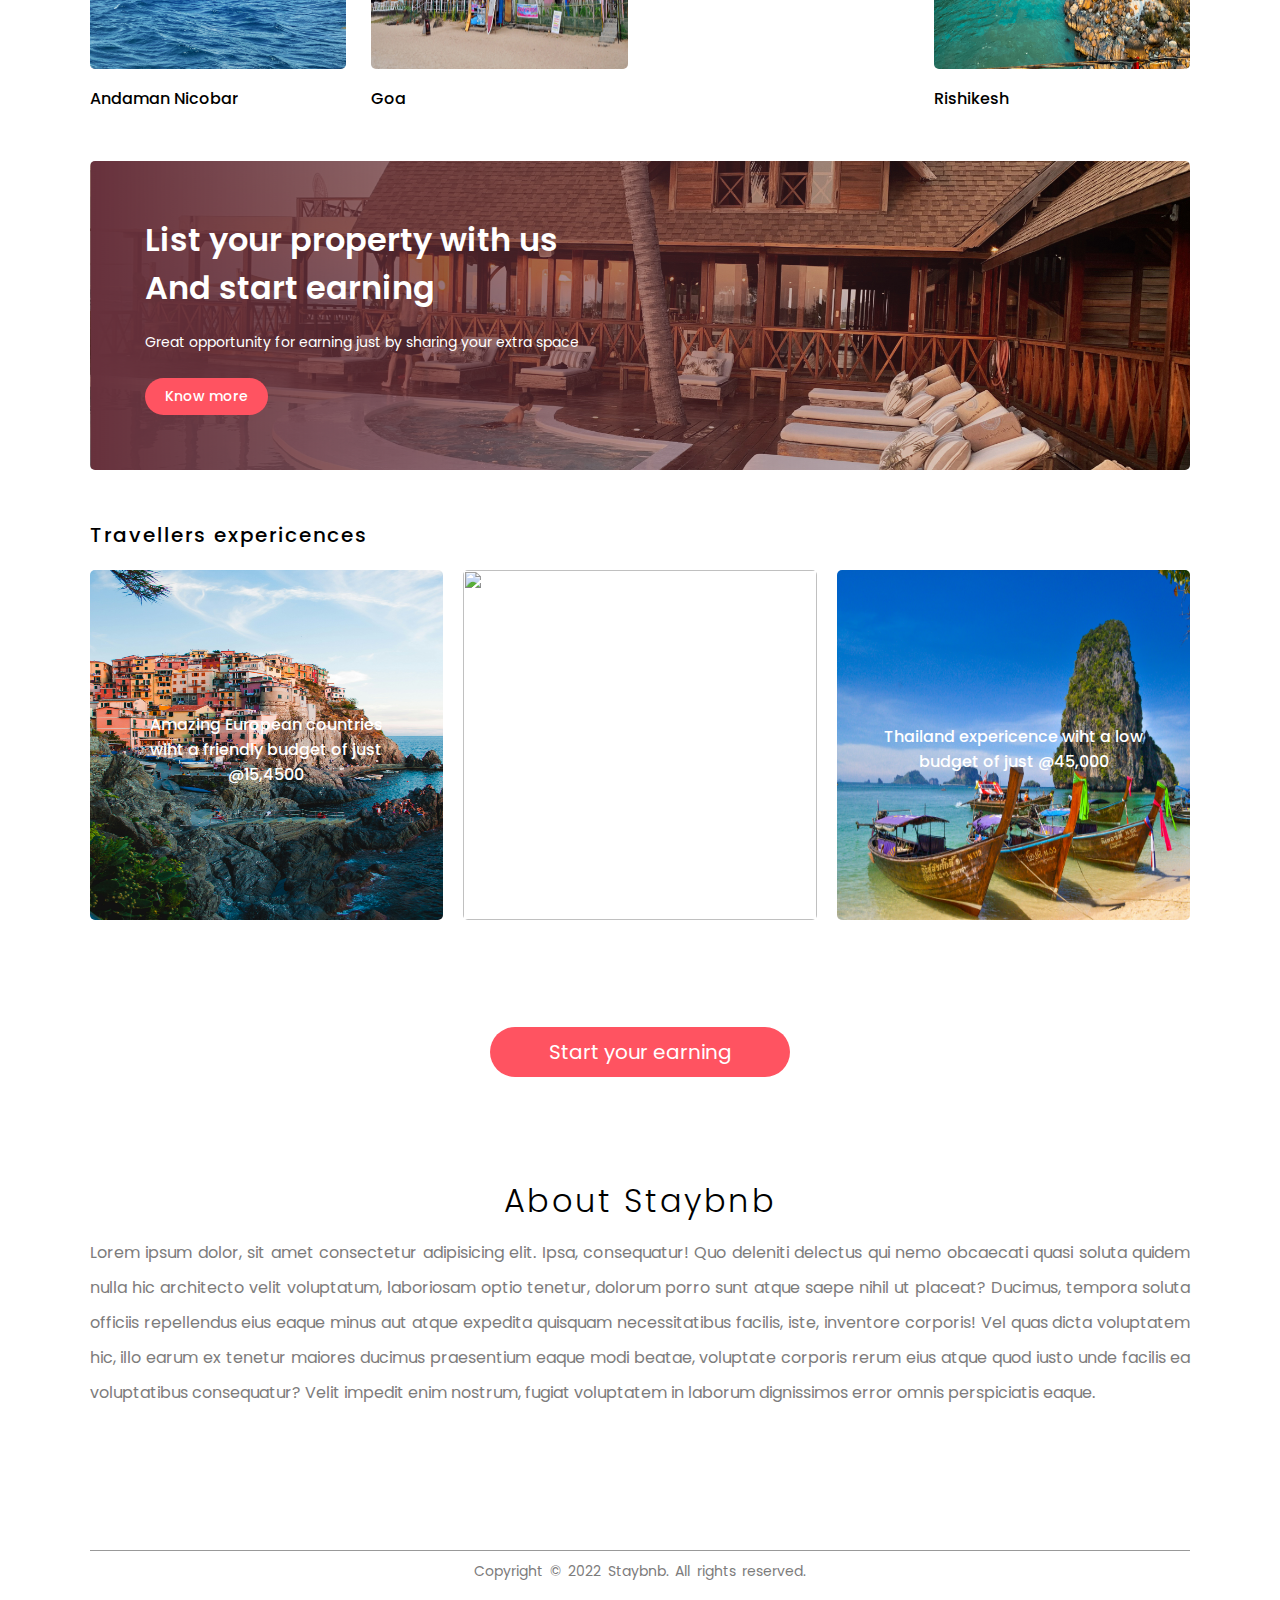
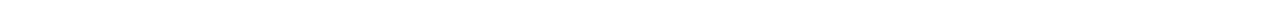
==== commit a92d6ea5: "commit" ====
--- a/index.html
+++ b/index.html
@@ -20,15 +20,16 @@
 <body>
     <!---------------------- Header part ---------------------->
     <div class="header">
-        <nav class="nav_links">
+        <nav id="nav_bar">
             <img src="./images/logo.png" alt="logo" class="logo">
-            <ul>
-                <li><a href="#">Explore Places</a></li>
+            <ul class="nav_links">
+                <li><a href="#" class="active">Explore Places</a></li>
                 <li><a href="#">Popular Palces</a></li>
                 <li><a href="#">Packages</a></li>
             </ul>
             <p class="register_btn">
                 <a href="#">Register Now</a>
+                <i class="fa-solid fa-bars" onclick="togglebtn()"></i>
             </p>
         </nav>
 
@@ -213,7 +214,13 @@
 
         </div>
     </footer>
-
+    <script>
+        let navBar = document.getElementById("nav_bar");
+        function togglebtn() {
+            navBar.classList.toggle("hide_menu")
+        }
+
+    </script>
 
 </body>
 
--- a/style.css
+++ b/style.css
@@ -19,7 +19,7 @@
   background-position: center;
 }
 
-.nav_links {
+nav {
   display: flex;
   justify-content: space-between;
   align-items: center;
@@ -42,9 +42,20 @@
   color: #fff;
 }
 
-.nav_links li a:hover {
-  text-decoration: underline;
-  text-underline-offset: 0.75rem;
+.active {
+  position: relative;
+}
+
+.active::after {
+  content: "";
+  background-color: #fff;
+  width: 25px;
+  height: 2px;
+  position: absolute;
+  left: 50%;
+  transform: translateX(-50%);
+  bottom: -12px;
+  border-radius: 2px;
 }
 
 .register_btn a {
@@ -54,6 +65,10 @@
   padding: 8px 20px;
   border-radius: 25px;
   font-size: 14px;
+}
+
+.nav_links .register_btn .fa-bars {
+  display: none;
 }
 
 .header h1 {
@@ -191,7 +206,7 @@
 .sharing_text {
   font-size: 14px;
   font-weight: 400;
-  margin: 0 0 20px;
+  margin: 0 0 25px;
 }
 
 .share_property button {
@@ -298,3 +313,103 @@
   width: 100%;
   margin: 10px 0;
 }
+
+@media (max-width: 768px) {
+  .logo {
+    position: fixed;
+    top: 5%;
+    left: 7%;
+  }
+
+  nav {
+    position: fixed;
+    top: 0;
+    display: inline-block;
+    width: 100%;
+    padding: 100px 7% 0;
+    z-index: 100;
+    background-color: #000;
+    text-align: right;
+    max-height: 100px;
+    overflow: hidden;
+    transition: max-height 0.5s;
+  }
+
+  nav .nav_links li {
+    display: block;
+    margin: 10px 0;
+  }
+
+  .register_btn {
+    margin: 10px 0 30px;
+    display: inline-block;
+  }
+
+  nav .fa-bars {
+    display: block;
+    color: #fff;
+    position: fixed;
+    top: 8%;
+    right: 8%;
+  }
+
+  .active::after {
+    left: -40px;
+    transform: translate(0, 50%);
+    bottom: 50%;
+  }
+
+  .hide_menu {
+    max-height: 300px;
+  }
+
+  .header h1 {
+    padding-top: 200px;
+    font-size: 1.75rem;
+  }
+
+  .search_box {
+    position: relative;
+    width: 90%;
+    padding: 20px 10px 25px;
+    margin: 30px auto;
+    border-radius: 5px;
+  }
+
+  .search_box form {
+    display: block;
+  }
+
+  .search_box form input {
+    width: 100%;
+    border-bottom: 1px solid #7d7c7c;
+    margin-bottom: 20px;
+    margin-top: 5px;
+    padding-bottom: 10px;
+  }
+
+  .search_box form button {
+    position: absolute;
+    bottom: 0;
+    left: 50%;
+    transform: translate(-50%, 50%);
+  }
+
+  .share_property .sharing_title {
+    font-size: 1.25rem;
+    font-weight: 500;
+    margin: 0 0 20px;
+  }
+
+  .share_property .sharing_text {
+    font-size: 0.75rem;
+    margin: 0 0 25px;
+  }
+
+  .about div p {
+    text-align: justify;
+    line-height: 25px;
+    font-size: 14px;
+    color: #7d7c7c;
+  }
+}
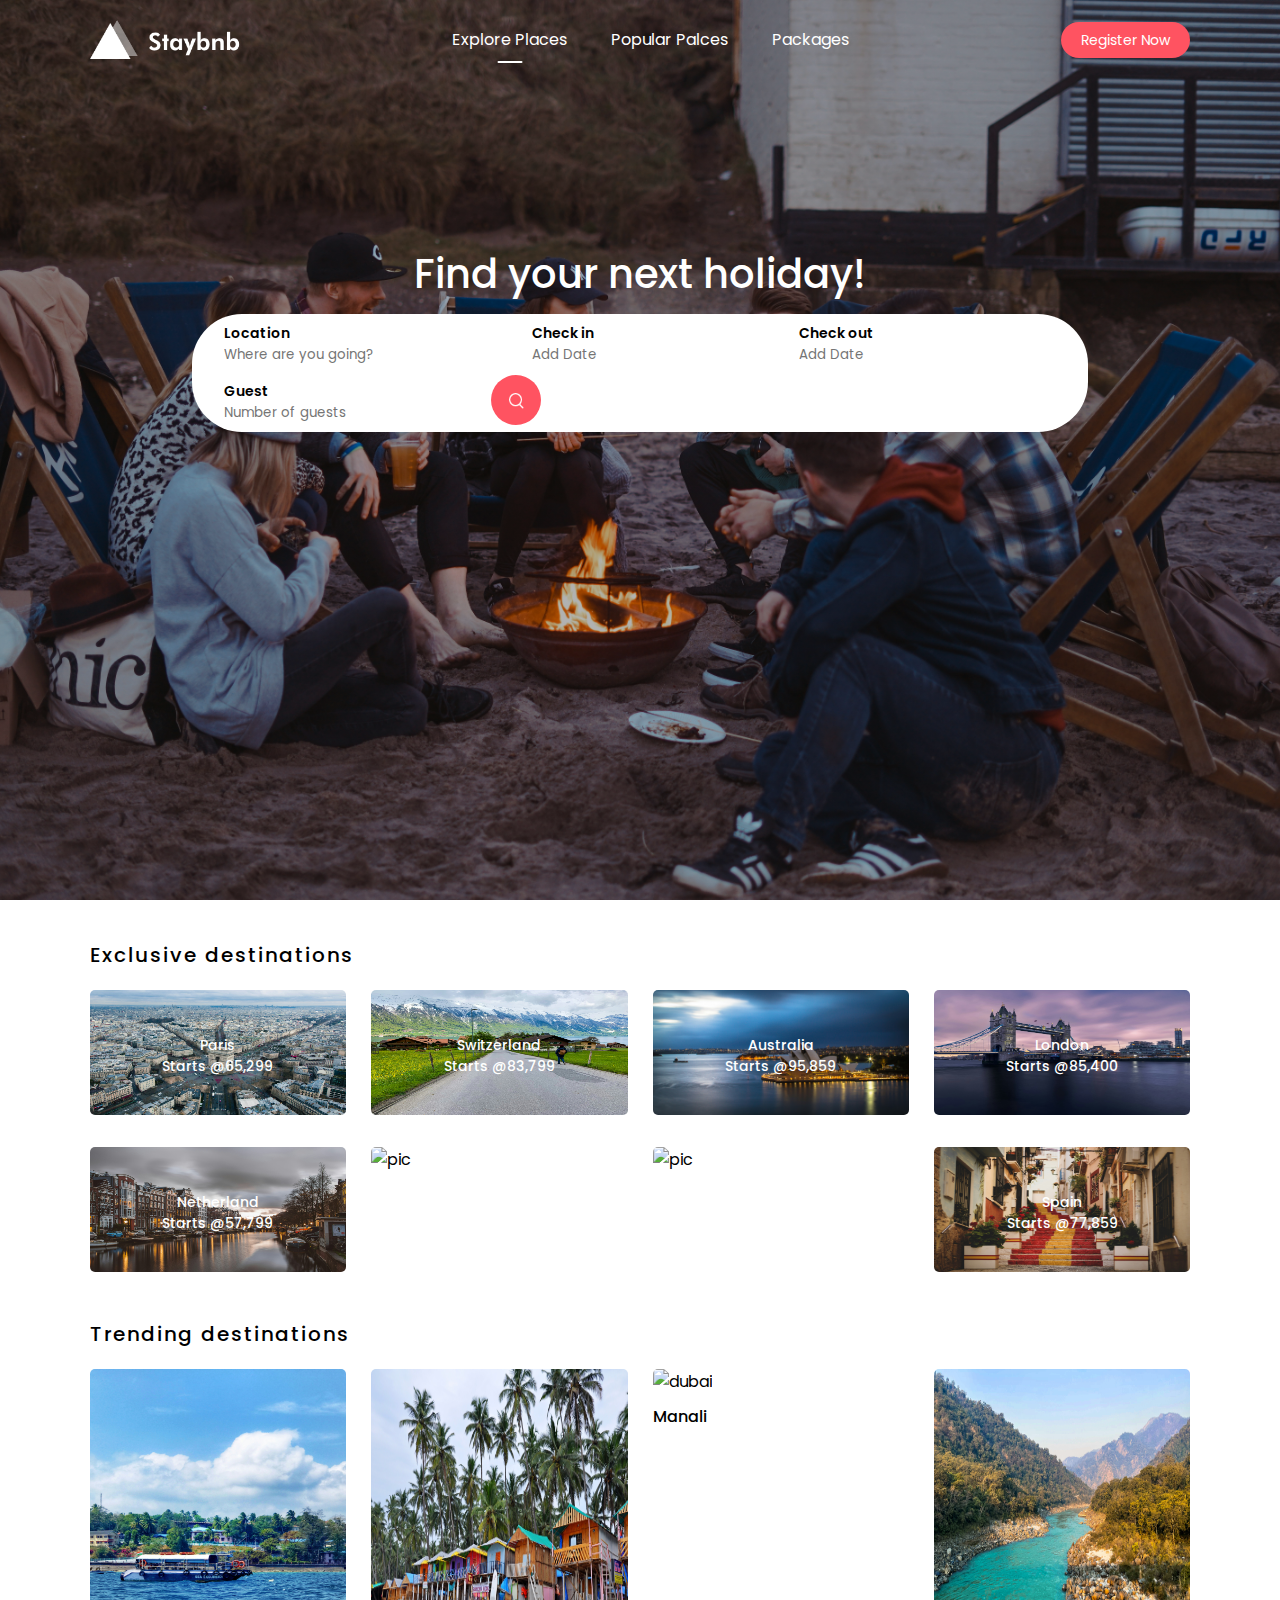
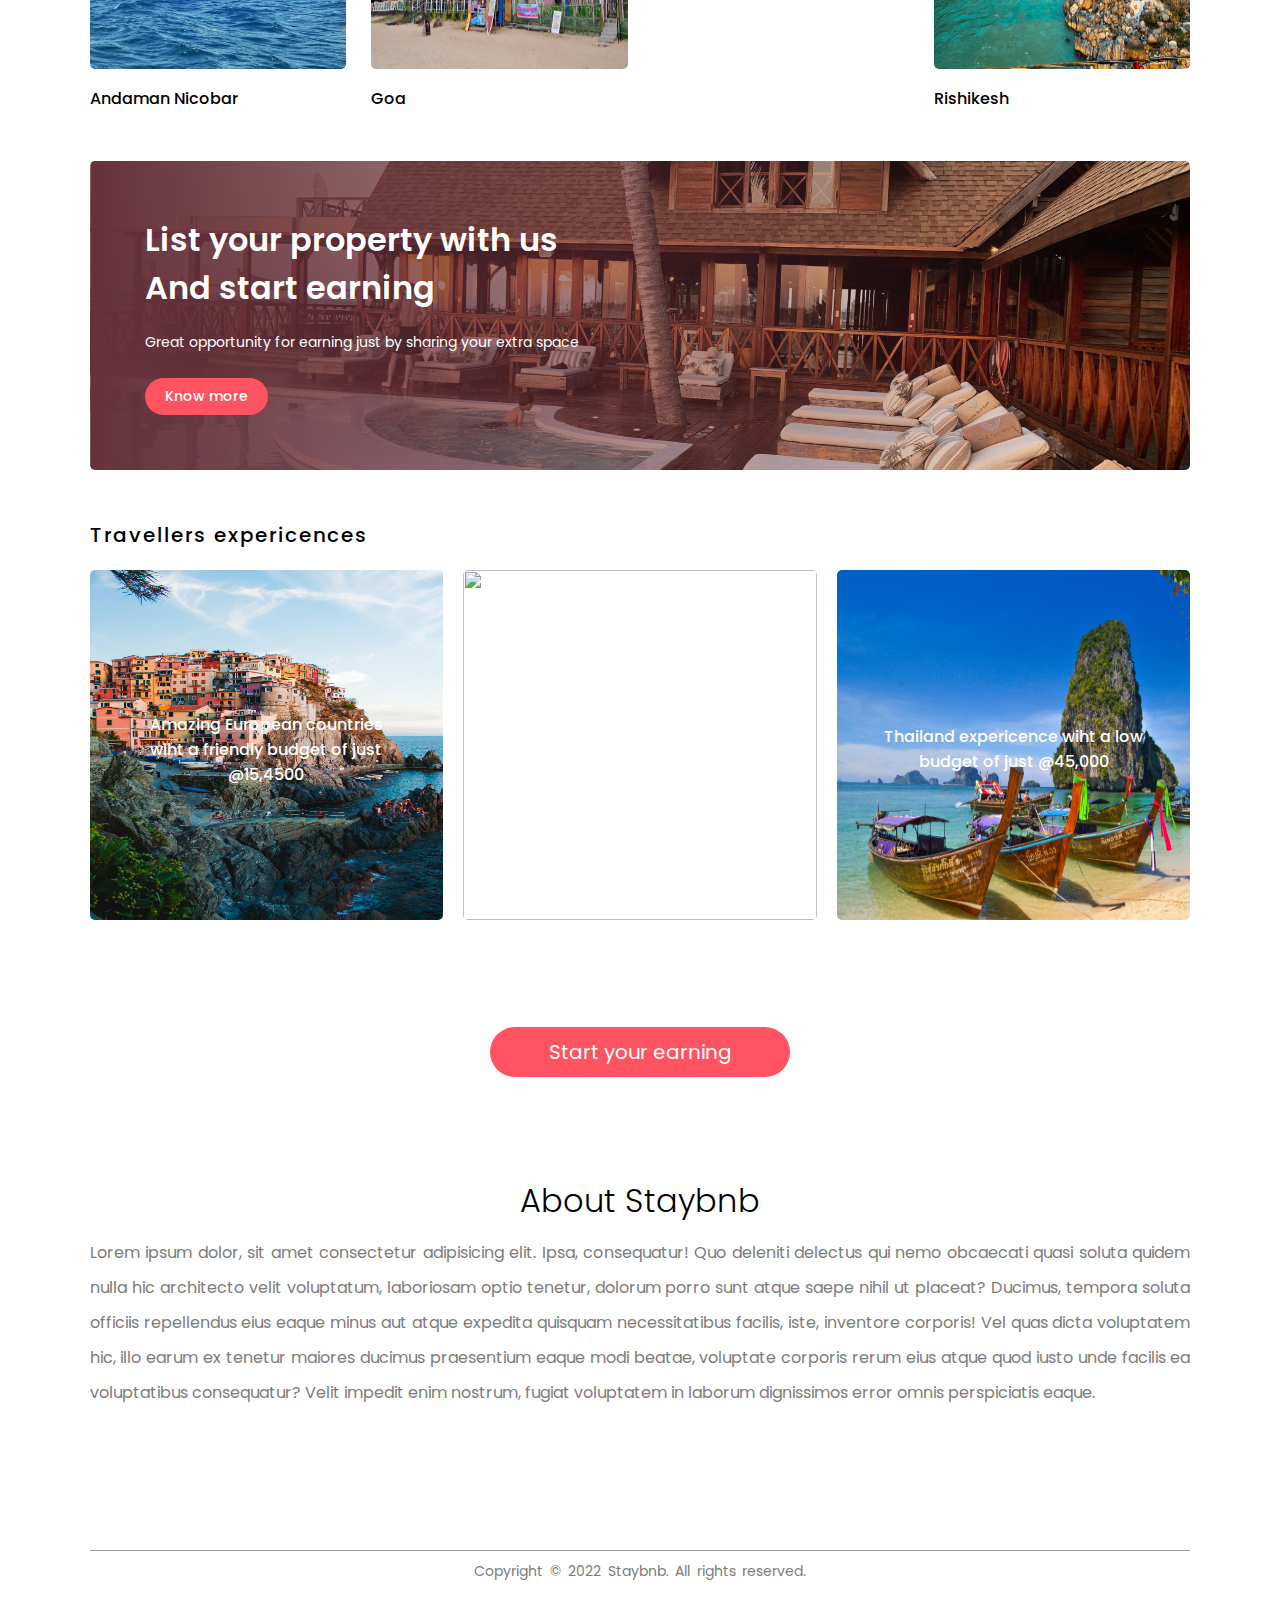
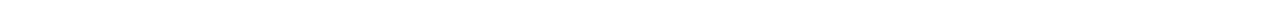
==== commit f5f56e4e: "listing" ====
--- a/index.html
+++ b/index.html
@@ -197,23 +197,18 @@
 
     <!-- -------------------- footer -------------------- -->
     <footer class="footer">
-        <div>
-
-            <div class="social_links">
-                <div>
-                    <a href=""><i class="fa-brands fa-instagram"></i></a>
-                    <a href=""><i class="fa-brands fa-youtube"></i></a>
-                    <a href=""><i class="fa-brands fa-facebook"></i></a>
-                    <a href=""><i class="fa-brands fa-x-twitter"></i></a>
-                </div>
-
-                <hr>
-
-                <p class="copy_right">Copyright &copy; 2022 Staybnb. All rights reserved.</p>
-            </div>
-
+        <div class="social_links">
+            <div>
+                <a href=""><i class="fa-brands fa-instagram"></i></a>
+                <a href=""><i class="fa-brands fa-youtube"></i></a>
+                <a href=""><i class="fa-brands fa-facebook"></i></a>
+                <a href=""><i class="fa-brands fa-x-twitter"></i></a>
+            </div>
+            <hr>
+            <p class="copy_right">Copyright &copy; 2022 Staybnb. All rights reserved.</p>
         </div>
     </footer>
+
     <script>
         let navBar = document.getElementById("nav_bar");
         function togglebtn() {
--- a/style.css
+++ b/style.css
@@ -67,7 +67,7 @@
   font-size: 14px;
 }
 
-.nav_links .register_btn .fa-bars {
+.fa-bars {
   display: none;
 }
 
@@ -280,7 +280,6 @@
   font-weight: 300;
   text-align: center;
   margin: 10px auto;
-  letter-spacing: 2.5px;
 }
 
 .footer {
@@ -319,6 +318,7 @@
     position: fixed;
     top: 5%;
     left: 7%;
+    width: 100px;
   }
 
   nav {
@@ -326,11 +326,11 @@
     top: 0;
     display: inline-block;
     width: 100%;
+    max-height: 100px;
     padding: 100px 7% 0;
     z-index: 100;
     background-color: #000;
     text-align: right;
-    max-height: 100px;
     overflow: hidden;
     transition: max-height 0.5s;
   }
@@ -349,7 +349,7 @@
     display: block;
     color: #fff;
     position: fixed;
-    top: 8%;
+    top: 6.25%;
     right: 8%;
   }
 
@@ -412,4 +412,25 @@
     font-size: 14px;
     color: #7d7c7c;
   }
-}
+
+  .about h3 {
+    font-size: 24px;
+    font-weight: 300;
+    text-align: center;
+    margin: 10px auto;
+  }
+}
+
+/* listing page */
+
+.nav_white {
+  background-color: #fff;
+  box-shadow: 0 0 2px #a3a2a2;
+}
+.nav_white .nav_links li a {
+  color: #7d7c7c;
+}
+
+.nav_white .fa-bars {
+  color: #000;
+}
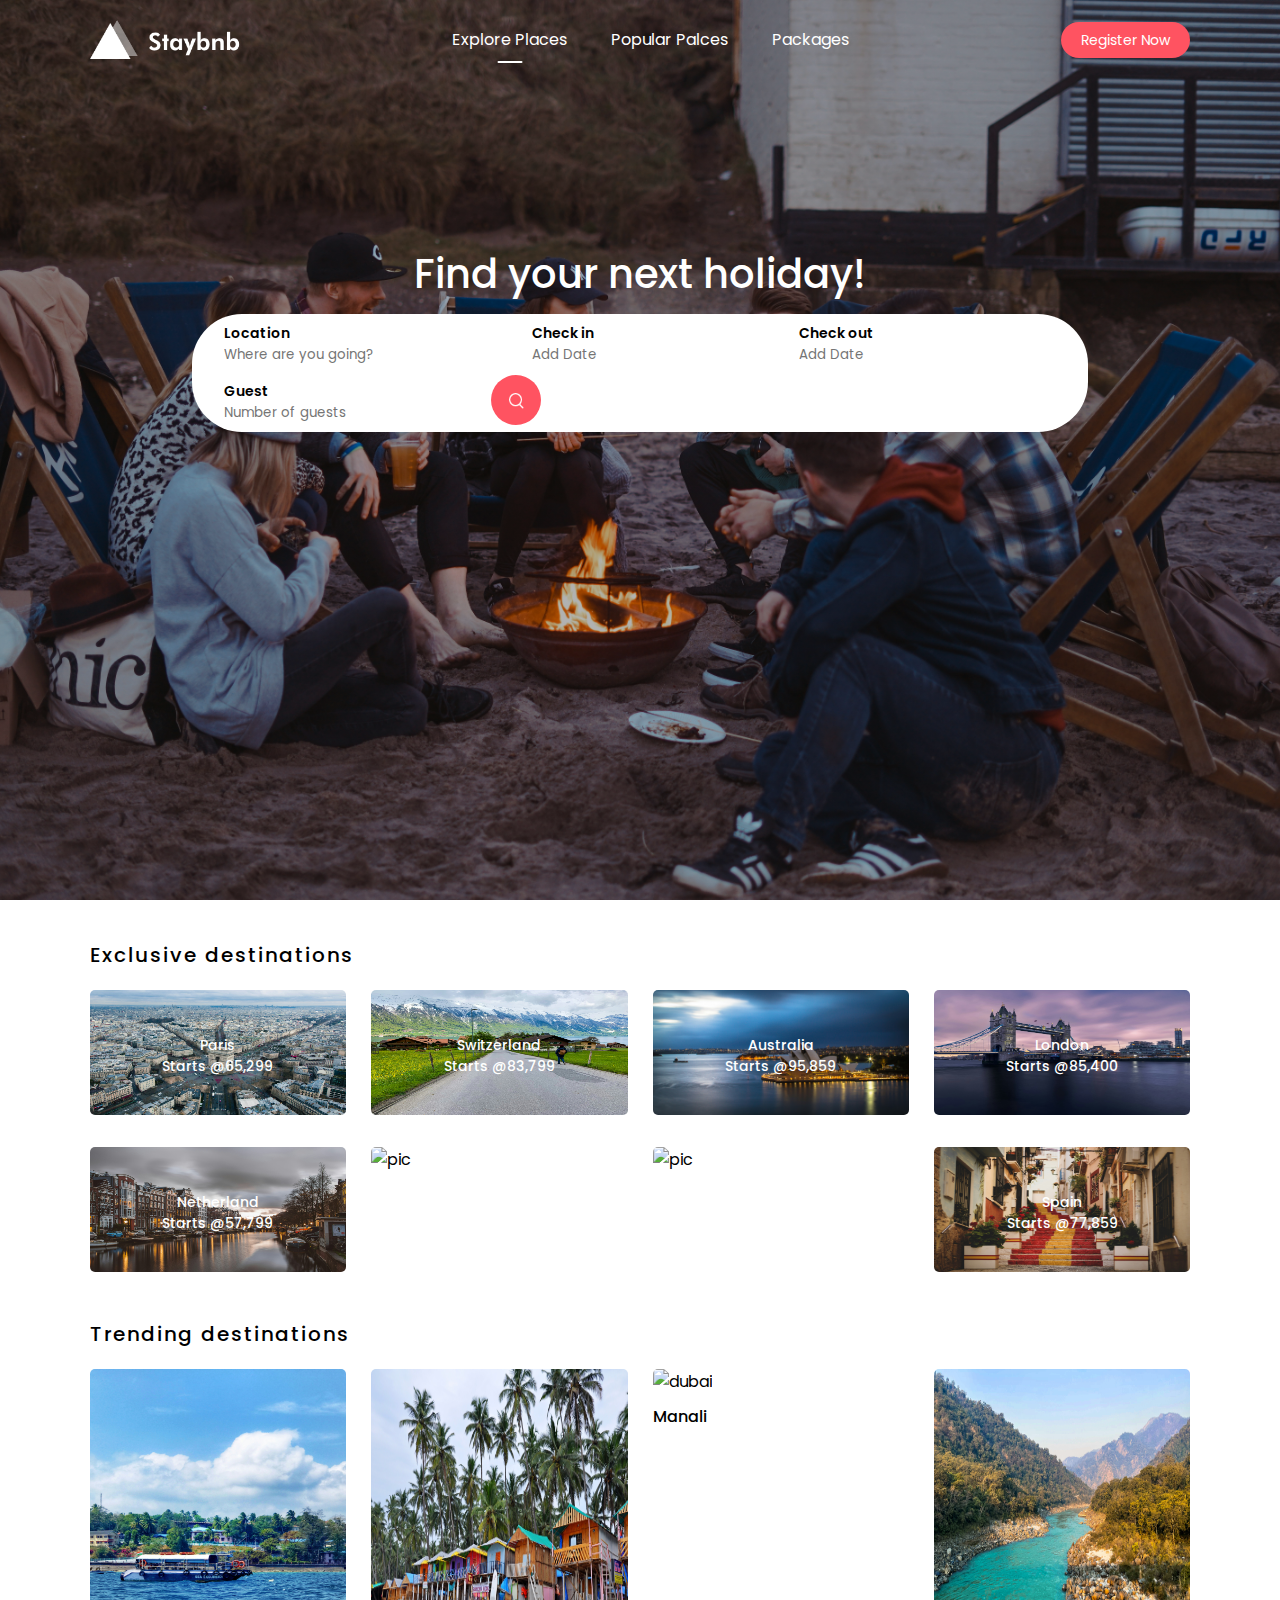
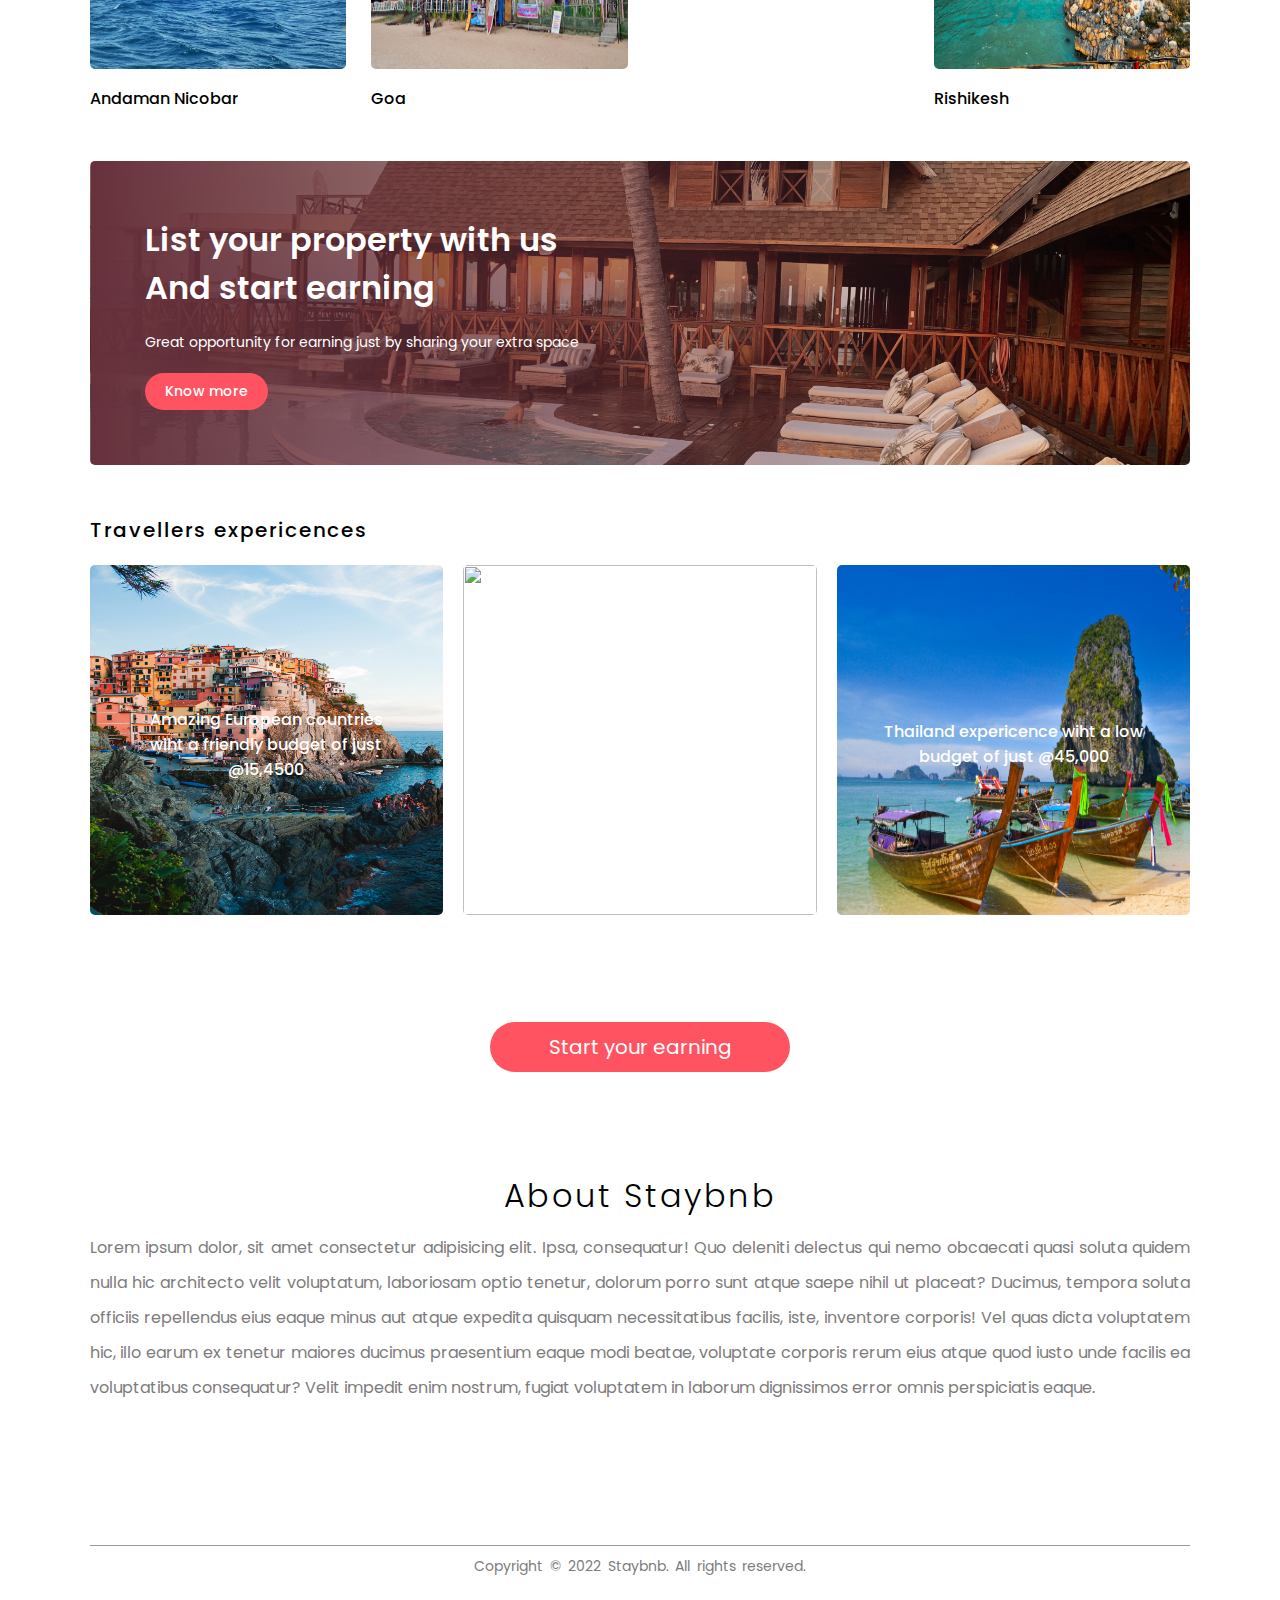
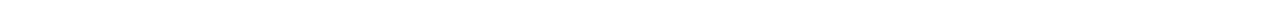
==== commit 70e606a6: "commit" ====
--- a/index.html
+++ b/index.html
@@ -20,9 +20,9 @@
 <body>
     <!---------------------- Header part ---------------------->
     <div class="header">
-        <nav id="nav_bar">
+        <nav class="nav_links" id="nav_bar">
             <img src="./images/logo.png" alt="logo" class="logo">
-            <ul class="nav_links">
+            <ul>
                 <li><a href="#" class="active">Explore Places</a></li>
                 <li><a href="#">Popular Palces</a></li>
                 <li><a href="#">Packages</a></li>
@@ -197,18 +197,23 @@
 
     <!-- -------------------- footer -------------------- -->
     <footer class="footer">
-        <div class="social_links">
-            <div>
-                <a href=""><i class="fa-brands fa-instagram"></i></a>
-                <a href=""><i class="fa-brands fa-youtube"></i></a>
-                <a href=""><i class="fa-brands fa-facebook"></i></a>
-                <a href=""><i class="fa-brands fa-x-twitter"></i></a>
-            </div>
-            <hr>
-            <p class="copy_right">Copyright &copy; 2022 Staybnb. All rights reserved.</p>
+        <div>
+
+            <div class="social_links">
+                <div>
+                    <a href=""><i class="fa-brands fa-instagram"></i></a>
+                    <a href=""><i class="fa-brands fa-youtube"></i></a>
+                    <a href=""><i class="fa-brands fa-facebook"></i></a>
+                    <a href=""><i class="fa-brands fa-x-twitter"></i></a>
+                </div>
+
+                <hr>
+
+                <p class="copy_right">Copyright &copy; 2022 Staybnb. All rights reserved.</p>
+            </div>
+
         </div>
     </footer>
-
     <script>
         let navBar = document.getElementById("nav_bar");
         function togglebtn() {
--- a/style.css
+++ b/style.css
@@ -19,7 +19,7 @@
   background-position: center;
 }
 
-nav {
+.nav_links {
   display: flex;
   justify-content: space-between;
   align-items: center;
@@ -45,7 +45,6 @@
 .active {
   position: relative;
 }
-
 .active::after {
   content: "";
   background-color: #fff;
@@ -67,7 +66,7 @@
   font-size: 14px;
 }
 
-.fa-bars {
+.nav_links .register_btn .fa-bars {
   display: none;
 }
 
@@ -206,7 +205,7 @@
 .sharing_text {
   font-size: 14px;
   font-weight: 400;
-  margin: 0 0 25px;
+  margin: 0 0 20px;
 }
 
 .share_property button {
@@ -280,6 +279,7 @@
   font-weight: 300;
   text-align: center;
   margin: 10px auto;
+  letter-spacing: 2.5px;
 }
 
 .footer {
@@ -312,125 +312,3 @@
   width: 100%;
   margin: 10px 0;
 }
-
-@media (max-width: 768px) {
-  .logo {
-    position: fixed;
-    top: 5%;
-    left: 7%;
-    width: 100px;
-  }
-
-  nav {
-    position: fixed;
-    top: 0;
-    display: inline-block;
-    width: 100%;
-    max-height: 100px;
-    padding: 100px 7% 0;
-    z-index: 100;
-    background-color: #000;
-    text-align: right;
-    overflow: hidden;
-    transition: max-height 0.5s;
-  }
-
-  nav .nav_links li {
-    display: block;
-    margin: 10px 0;
-  }
-
-  .register_btn {
-    margin: 10px 0 30px;
-    display: inline-block;
-  }
-
-  nav .fa-bars {
-    display: block;
-    color: #fff;
-    position: fixed;
-    top: 6.25%;
-    right: 8%;
-  }
-
-  .active::after {
-    left: -40px;
-    transform: translate(0, 50%);
-    bottom: 50%;
-  }
-
-  .hide_menu {
-    max-height: 300px;
-  }
-
-  .header h1 {
-    padding-top: 200px;
-    font-size: 1.75rem;
-  }
-
-  .search_box {
-    position: relative;
-    width: 90%;
-    padding: 20px 10px 25px;
-    margin: 30px auto;
-    border-radius: 5px;
-  }
-
-  .search_box form {
-    display: block;
-  }
-
-  .search_box form input {
-    width: 100%;
-    border-bottom: 1px solid #7d7c7c;
-    margin-bottom: 20px;
-    margin-top: 5px;
-    padding-bottom: 10px;
-  }
-
-  .search_box form button {
-    position: absolute;
-    bottom: 0;
-    left: 50%;
-    transform: translate(-50%, 50%);
-  }
-
-  .share_property .sharing_title {
-    font-size: 1.25rem;
-    font-weight: 500;
-    margin: 0 0 20px;
-  }
-
-  .share_property .sharing_text {
-    font-size: 0.75rem;
-    margin: 0 0 25px;
-  }
-
-  .about div p {
-    text-align: justify;
-    line-height: 25px;
-    font-size: 14px;
-    color: #7d7c7c;
-  }
-
-  .about h3 {
-    font-size: 24px;
-    font-weight: 300;
-    text-align: center;
-    margin: 10px auto;
-  }
-}
-
-/* listing page */
-
-.nav_white {
-  background-color: #fff;
-  box-shadow: 0 0 2px #a3a2a2;
-}
-.nav_white .nav_links li a {
-  color: #7d7c7c;
-}
-
-.nav_white .fa-bars {
-  color: #000;
-}
